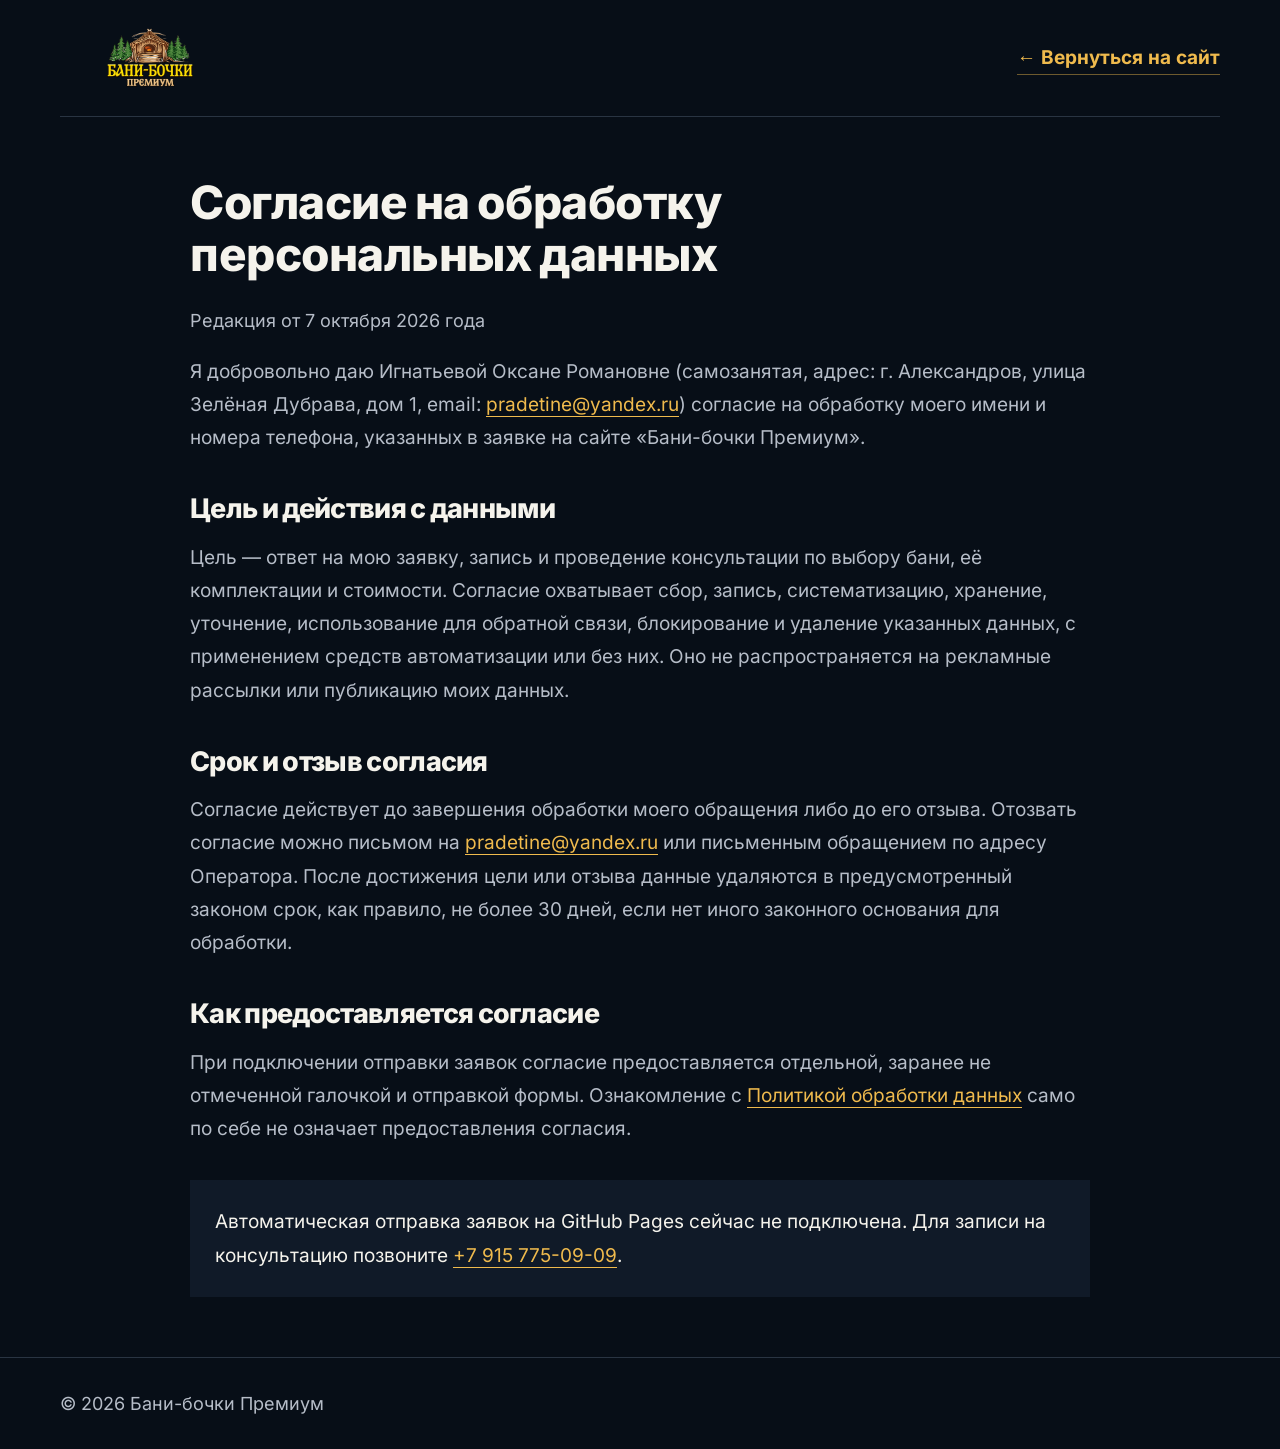
==== consent.html @ a3bb22ef "Compact layout and add mobile review carousel; update privacy documents" ====
<!doctype html>
<html lang="ru">
<head>
  <meta charset="UTF-8">
  <meta name="viewport" content="width=device-width, initial-scale=1.0">
  <title>Согласие на обработку данных — Бани-бочки Премиум</title>
  <meta name="robots" content="noindex, follow">
  <link rel="icon" href="assets/logo-transparent.png" type="image/png">
  <link rel="stylesheet" href="assets/fonts/fonts.css?v=20261007c">
  <link rel="stylesheet" href="styles-trw.css?v=20261007c">
</head>
<body class="legal-page">
  <header class="legal-header">
    <div class="container">
      <a href="index.html" aria-label="Вернуться на главную"><img src="assets/logo-transparent.png" alt="Бани-бочки Премиум" width="240" height="78"></a>
      <a class="text-link" href="index.html">← Вернуться на сайт</a>
    </div>
  </header>
  <main class="container legal-content"><h1>Согласие на обработку персональных данных</h1><p class="legal-updated">Редакция от 7 октября 2026 года</p>
<p>Я добровольно даю Игнатьевой Оксане Романовне (самозанятая, адрес: г. Александров, улица Зелёная Дубрава, дом 1, email: <a href="mailto:pradetine@yandex.ru">pradetine@yandex.ru</a>) согласие на обработку моего имени и номера телефона, указанных в заявке на сайте «Бани-бочки Премиум».</p>
<h2>Цель и действия с данными</h2><p>Цель — ответ на мою заявку, запись и проведение консультации по выбору бани, её комплектации и стоимости. Согласие охватывает сбор, запись, систематизацию, хранение, уточнение, использование для обратной связи, блокирование и удаление указанных данных, с применением средств автоматизации или без них. Оно не распространяется на рекламные рассылки или публикацию моих данных.</p>
<h2>Срок и отзыв согласия</h2><p>Согласие действует до завершения обработки моего обращения либо до его отзыва. Отозвать согласие можно письмом на <a href="mailto:pradetine@yandex.ru">pradetine@yandex.ru</a> или письменным обращением по адресу Оператора. После достижения цели или отзыва данные удаляются в предусмотренный законом срок, как правило, не более 30 дней, если нет иного законного основания для обработки.</p>
<h2>Как предоставляется согласие</h2><p>При подключении отправки заявок согласие предоставляется отдельной, заранее не отмеченной галочкой и отправкой формы. Ознакомление с <a href="privacy.html">Политикой обработки данных</a> само по себе не означает предоставления согласия.</p><div class="legal-note">Автоматическая отправка заявок на GitHub Pages сейчас не подключена. Для записи на консультацию позвоните <a href="tel:+79157750909">+7 915 775-09-09</a>.</div></main>
  <footer class="legal-footer"><div class="container">© 2026 Бани-бочки Премиум</div></footer>
</body>
</html>
---- assets/fonts/fonts.css ----
/* Inter: cyrillic-ext */
@font-face {
  font-family: 'Inter';
  font-style: normal;
  font-weight: 400 900;
  font-display: swap;
  src: url(inter-cyrillic-ext.woff2) format('woff2');
  unicode-range: U+0460-052F, U+1C80-1C8A, U+20B4, U+2DE0-2DFF, U+A640-A69F, U+FE2E-FE2F;
}
/* Inter: cyrillic */
@font-face {
  font-family: 'Inter';
  font-style: normal;
  font-weight: 400 900;
  font-display: swap;
  src: url(inter-cyrillic.woff2) format('woff2');
  unicode-range: U+0301, U+0400-045F, U+0490-0491, U+04B0-04B1, U+2116;
}
/* Inter: greek-ext */
@font-face {
  font-family: 'Inter';
  font-style: normal;
  font-weight: 400 900;
  font-display: swap;
  src: url(inter-greek-ext.woff2) format('woff2');
  unicode-range: U+1F00-1FFF;
}
/* Inter: greek */
@font-face {
  font-family: 'Inter';
  font-style: normal;
  font-weight: 400 900;
  font-display: swap;
  src: url(inter-greek.woff2) format('woff2');
  unicode-range: U+0370-0377, U+037A-037F, U+0384-038A, U+038C, U+038E-03A1, U+03A3-03FF;
}
/* Inter: vietnamese */
@font-face {
  font-family: 'Inter';
  font-style: normal;
  font-weight: 400 900;
  font-display: swap;
  src: url(inter-vietnamese.woff2) format('woff2');
  unicode-range: U+0102-0103, U+0110-0111, U+0128-0129, U+0168-0169, U+01A0-01A1, U+01AF-01B0, U+0300-0301, U+0303-0304, U+0308-0309, U+0323, U+0329, U+1EA0-1EF9, U+20AB;
}
/* Inter: latin-ext */
@font-face {
  font-family: 'Inter';
  font-style: normal;
  font-weight: 400 900;
  font-display: swap;
  src: url(inter-latin-ext.woff2) format('woff2');
  unicode-range: U+0100-02BA, U+02BD-02C5, U+02C7-02CC, U+02CE-02D7, U+02DD-02FF, U+0304, U+0308, U+0329, U+1D00-1DBF, U+1E00-1E9F, U+1EF2-1EFF, U+2020, U+20A0-20AB, U+20AD-20C4, U+2113, U+2C60-2C7F, U+A720-A7FF;
}
/* Inter: latin */
@font-face {
  font-family: 'Inter';
  font-style: normal;
  font-weight: 400 900;
  font-display: swap;
  src: url(inter-latin.woff2) format('woff2');
  unicode-range: U+0000-00FF, U+0131, U+0152-0153, U+02BB-02BC, U+02C6, U+02DA, U+02DC, U+0304, U+0308, U+0329, U+2000-206F, U+20AC, U+2122, U+2191, U+2193, U+2212, U+2215, U+FEFF, U+FFFD;
}
@font-face{font-family:'Switzer';src:url('switzer-variable.woff2') format('woff2');font-weight:100 900;font-style:normal;font-display:swap}
---- styles-trw.css ----
:root{color-scheme:dark;--bg:#070e17;--surface:#101a28;--text:#f5f3ec;--muted:#b6bdc8;--gold:#efba4d;--amber:#4a3718;--amber-hover:#69501f;--line:#293442;--heading:'Switzer','Inter',Arial,sans-serif;--body:'Inter',Arial,sans-serif;--ease:cubic-bezier(.16,1,.3,1)}
*{box-sizing:border-box;scrollbar-width:thin;scrollbar-color:#667184 var(--bg)}
html{scroll-behavior:smooth;scroll-padding-top:100px}
body{margin:0;background:var(--bg);color:var(--text);font:400 19px/1.75 var(--body);-webkit-font-smoothing:antialiased}
body.menu-open{overflow:hidden}
::selection{background:var(--gold);color:var(--bg)}
a{color:inherit;text-decoration:none;text-underline-offset:5px}
button,input{font:inherit}button,a,summary,input{-webkit-tap-highlight-color:transparent}
button{cursor:pointer;color:inherit}input{caret-color:var(--gold)}
img{display:block;max-width:100%;height:auto}video{display:block;max-width:100%}
:focus-visible{outline:3px solid var(--gold);outline-offset:6px}
p,h1,h2,h3,ul,ol,dl,blockquote{margin:0}
h1,h2,h3{font-family:var(--heading);font-weight:800;line-height:1.12;text-wrap:balance}
h1{font-size:clamp(2.7rem,4.6vw,3.65rem);letter-spacing:-.01em}
h2{font-size:clamp(2.4rem,4.2vw,3.6rem);letter-spacing:-.025em}h3{font-size:1.65rem}
em{color:var(--gold);font-style:normal}p{color:var(--muted)}
.container{width:min(1160px,calc(100% - 64px));margin-inline:auto}
.section{padding-block:clamp(64px,6.3vw,90px)}
.skip-link{position:fixed;top:-100px;left:20px;z-index:200;padding:12px 20px;background:var(--gold);color:var(--bg)}
.skip-link:focus{top:12px}
.button{display:inline-flex;align-items:center;justify-content:center;min-height:78px;padding:19px 36px;border:3px solid var(--gold);border-radius:3px;background:var(--amber);color:#fff;font-weight:800;font-size:29px;line-height:1.35;text-align:center;box-shadow:0 13px 35px #a678221f;transition:background .25s var(--ease),color .25s var(--ease),transform .25s var(--ease)}
.button:hover{background:var(--amber-hover);color:#fff;transform:translateY(-2px)}
.button:active{transform:translateY(0)}.button:disabled{opacity:.65;cursor:wait;transform:none}.button-full{width:100%}
.text-link{color:var(--gold);font-weight:700;border-bottom:1px solid #efba4d70}.text-link:hover{color:#ffe4a3}
.site-header{position:absolute;inset:0 0 auto;z-index:100;background:#070e1740;backdrop-filter:blur(18px);-webkit-backdrop-filter:blur(18px);border-bottom:1px solid #ffffff0a}
.site-header.scrolled{position:fixed;background:#070e1759;border-bottom-color:#ffffff14;box-shadow:0 8px 26px #00000018}
.header-inner{display:flex;min-height:82px;align-items:center;justify-content:space-between;gap:24px}
.brand{width:180px;flex-shrink:0}.main-nav{display:flex;align-items:center;gap:25px}
.main-nav a{color:#c4cad3;font-size:17px;font-weight:600;transition:color .2s}.main-nav a:hover{color:var(--gold)}
.header-phone{font-size:17px;font-weight:700;white-space:nowrap}.menu-toggle{display:none}
.hero{position:relative;isolation:isolate;overflow:clip;padding:100px 0 40px}
.hero-backdrop{position:absolute;inset:0;z-index:-2;background:url('assets/viking.jpg') center 43%/cover no-repeat;filter:saturate(.35) brightness(.48)}
.hero::before{content:'';position:absolute;inset:0;z-index:-1;background:linear-gradient(180deg,#070e17ad 0%,#070e17d4 65%,var(--bg) 100%)}
.hero-center{display:flex;flex-direction:column;align-items:center;text-align:center}
.hero-logo{width:396px;margin-bottom:20px}.hero h1{max-width:860px;font-size:clamp(2.7rem,4.2vw,3.25rem);line-height:1.08}
.hero-lead{margin:16px 0 20px;max-width:800px;font-size:20px;line-height:1.6}
.hero-picture{position:relative;width:min(760px,100%);height:clamp(190px,30vh,285px);overflow:hidden;border:1px solid #6f6551}
.hero-picture::after{content:'';position:absolute;inset:45% 0 0;background:linear-gradient(transparent,#070e1799);pointer-events:none}
.hero-picture img{width:100%;height:100%;object-fit:cover;object-position:center 60%;filter:saturate(.78) contrast(1.07) brightness(.85)}
.picture-caption{position:absolute;z-index:1;bottom:16px;left:20px;font-size:14px;font-weight:600;color:#eeede7}
.hero-button{width:min(640px,100%);margin-top:24px;min-height:84px;padding-block:23px}
.social-proof{display:inline-flex;flex-wrap:wrap;justify-content:center;align-items:center;gap:12px;margin-top:12px;font-size:18px;color:#fff}
.proof-stars{display:inline-flex;gap:3px;color:var(--gold)}.proof-stars svg{width:14px;height:14px}.social-proof strong{color:var(--text)}
.hero-logo,.hero h1{animation:hero-arrive .9s var(--ease) both}
@keyframes hero-arrive{from{transform:translateY(12px);filter:blur(2px)}to{transform:translateY(0);filter:blur(0)}}
.trust-strip{border-block:1px solid var(--line)}
.trust-grid{display:grid;grid-template-columns:repeat(3,1fr);padding-block:30px}
.trust-grid>div{display:flex;flex-direction:column;align-items:center;border-inline-start:1px solid var(--line)}
.trust-grid>div:first-child{border:0}.trust-grid strong{font-size:24px;font-weight:700}.trust-grid span{color:var(--muted);font-size:17px}
.manifesto-layout{display:grid;grid-template-columns:1.06fr .94fr;gap:70px;align-items:center}
.manifesto-copy h2{margin-bottom:28px}.manifesto-copy p{margin-bottom:20px}
.manifesto-copy .manifesto-emphasis{color:var(--text);font-size:21px;font-weight:800}.manifesto-copy .button{margin-top:9px}
.manifesto-photo{position:relative;height:620px;overflow:hidden}
.manifesto-photo img{width:100%;height:100%;object-fit:cover;object-position:68% center;filter:brightness(.67) saturate(.55)}
.manifesto-photo::after{content:'';position:absolute;inset:35% 0 0;background:linear-gradient(transparent,#070e17df)}
.photo-statement{position:absolute;z-index:1;bottom:40px;left:32px;right:24px;font-family:var(--heading);font-size:44px;font-weight:500;line-height:1.15}
.choice{padding-top:25px}.center-heading{text-align:center;margin-bottom:52px}
.choice-grid{display:grid;grid-template-columns:1fr 1fr;max-width:1000px;margin-inline:auto;gap:28px}
.choice-panel{display:flex;flex-direction:column;padding:44px;background:var(--surface);border-radius:4px}
.choice-wait{background:transparent;color:#909baa}.choice-own{background:#191d24;border:1px solid #a57935}.choice-own h3{color:var(--gold)}
.choice-panel h3{font-size:36px}.choice-subtitle{margin-top:9px;font-size:19px}
.choice-statement,.choice-price{min-height:86px;margin-top:36px;margin-bottom:27px;font-size:28px;line-height:1.4;font-weight:700}
.choice-price{color:var(--gold);font-size:36px}.choice-price span{font-size:27px}
.choice-panel ul{list-style:none;padding:0;margin-bottom:32px;color:var(--muted)}
.choice-panel li{position:relative;padding-left:26px;margin-bottom:16px;font-size:19px}
.choice-panel li::before,.spec-grid li::before{content:'';position:absolute;left:1px;top:.6em;width:10px;height:6px;border-bottom:1.5px solid var(--gold);border-left:1.5px solid var(--gold);transform:rotate(-45deg)}
.choice-wait li::before{border-color:#8795a8}.choice-panel .button,.choice-ending{margin-top:auto}
.choice-ending{padding:20px 0;font-size:19px;border-top:1px solid var(--line)}
.benefits{background:#0a1320}
.benefits-heading{display:flex;gap:40px;align-items:flex-end;justify-content:space-between;margin-bottom:50px}.benefits-heading p{font-size:18px}
.benefits-grid{display:grid;grid-template-columns:repeat(3,1fr);border-top:1px solid var(--line);border-left:1px solid var(--line)}
.benefit{padding:28px 26px 31px;border-bottom:1px solid var(--line);border-right:1px solid var(--line)}
.benefit svg{color:var(--gold);margin-bottom:23px}.benefit h3{min-height:84px;font-size:24px;line-height:1.3;margin-bottom:20px;color:#fff}.benefit p{font-size:20px;line-height:1.75;color:var(--muted)}
.section-action{text-align:center;margin-top:48px}.section-action p{margin-top:15px;font-size:17px}
.section-heading{display:flex;align-items:flex-end;justify-content:space-between;gap:50px;margin-bottom:48px}.section-heading>div{flex:1.3}.section-heading>p{flex:1;max-width:430px}
.catalog-grid{display:grid;grid-template-columns:1fr 1fr;gap:26px}.model-card{background:var(--surface);overflow:hidden;border-radius:4px}
.model-card-wide{grid-column:1/-1;display:grid;grid-template-columns:1.4fr 1fr}
.model-card>img{width:100%;height:310px;object-fit:cover;filter:saturate(.75);transition:filter .4s var(--ease)}
.model-card-wide>img{height:100%;min-height:400px}.model-card:hover>img{filter:saturate(1)}
.model-overlay{display:grid;grid-template-columns:1fr auto;gap:18px 20px;align-content:center;padding:30px}
.model-number{display:none}.model-overlay>div{grid-column:1/-1}.model-overlay h3{font-size:32px}.model-overlay p{margin-top:10px;font-size:17px}
.model-overlay strong{color:var(--gold);font-size:23px;white-space:nowrap;align-self:center;font-variant-numeric:tabular-nums}
.model-request{grid-column:1/-1;width:100%;align-self:center}
.model-card-wide .model-overlay{grid-template-columns:1fr;gap:25px;padding:40px}.model-card-wide h3{font-size:45px}
.model-card-wide .model-overlay>div{grid-column:auto}.model-card-wide .model-overlay strong{font-size:30px}.model-card-wide .model-request{justify-self:stretch}
.catalog-note{display:flex;align-items:center;justify-content:space-between;gap:30px;margin-top:30px;padding-block:24px;border-bottom:1px solid var(--line);font-size:17px}.catalog-note a{flex-shrink:0}
.advantages{background:#0a1320}.advantages-layout{display:grid;grid-template-columns:.95fr 1.05fr;gap:80px}.advantages-intro p{margin-top:24px}
.gift-card{margin-top:36px;padding:27px 0;border-block:1px solid #8d713b}.gift-card span{display:block;color:var(--muted);font-size:17px;margin-bottom:12px}
.gift-card strong{font-family:var(--heading);font-size:27px;line-height:1.4;color:var(--gold);font-weight:500}
.advantage-item{display:block;padding-block:26px;border-bottom:1px solid var(--line)}.advantage-item:first-child{padding-top:0}.advantage-item>span{display:none}.advantage-item h3{font-size:27px}.advantage-item p{margin-top:13px;font-size:19px}
.spec-grid{display:grid;grid-template-columns:1fr 1fr;gap:60px;padding:40px;background:var(--surface)}.spec-grid ul{padding:0;list-style:none}
.spec-grid li{position:relative;padding-left:28px;margin-bottom:18px;font-size:19px;color:#f5f3ec}.spec-grid li:last-child{margin:0}
.process{padding-top:20px}.process-grid{display:grid;grid-template-columns:repeat(3,1fr);gap:40px;list-style:none;padding:0}.process-grid li{padding-top:25px;border-top:1px solid #8f743d}
.process-grid li>span{display:block;font-family:var(--heading);font-size:48px;line-height:1;color:var(--gold);margin-bottom:25px}.process-grid h3{margin-bottom:16px;font-size:26px}.process-grid p{font-size:19px}
.reviews{background:#0a1320}.reviews-track{display:grid;grid-template-columns:1fr 1fr;gap:20px}.review-card{display:flex;flex-direction:column;padding:26px;background:#111c2b;border-radius:4px}
.review-top{display:flex;justify-content:space-between;align-items:center;gap:15px;margin-bottom:21px;font-size:14px;color:var(--muted)}.review-stars{display:inline-flex;gap:3px;color:var(--gold)}
.review-card blockquote{color:var(--muted);font-size:19px;line-height:1.7;margin:0}.review-card>a{margin:0 0 18px;padding:0 0 15px;border-bottom:1px solid var(--line);display:flex;flex-direction:column;align-items:start}
.review-card strong{font-size:19px}.review-card small{font-size:14px;color:var(--muted)}.review-card>a:hover strong{color:var(--gold)}
.faq{background:#0a1320}.faq-layout{display:grid;grid-template-columns:.8fr 1.2fr;gap:90px}.faq-intro p{margin-top:24px}.faq-list details{border-top:1px solid var(--line)}.faq-list details:last-child{border-bottom:1px solid var(--line)}
.faq-list summary{cursor:pointer;list-style:none;position:relative;padding:21px 40px 21px 0;font-size:20px;font-weight:700;line-height:1.5}.faq-list summary::-webkit-details-marker{display:none}
.faq-list .faq-icon{position:absolute;right:3px;top:21px;color:var(--gold)}.faq-list details[open] .faq-icon .vertical{display:none}.faq-list details[open] summary{color:var(--gold)}.faq-list details p{padding:0 35px 26px 0;font-size:19px}
.document-grid{display:grid;grid-template-columns:repeat(4,1fr);gap:25px}.document-card{padding:25px 0;border-block:1px solid var(--line);display:flex;flex-direction:column;align-items:start;gap:14px}.document-card>span{display:none}
.document-card::before{content:'';display:block;width:26px;height:32px;border:1px solid #b9944d;border-radius:2px;background:linear-gradient(var(--gold),var(--gold)) 6px 11px/12px 1px no-repeat,linear-gradient(var(--gold),var(--gold)) 6px 18px/12px 1px no-repeat}
.document-card strong{font-size:20px}.document-card small{font-size:14px;color:var(--gold)}.document-card:hover{border-color:var(--gold)}
.price-lock{background:#0c1522;border-block:1px solid #3c3525}.price-lock-inner{display:flex;flex-direction:column;align-items:center;text-align:center}.price-lock svg{color:var(--gold);margin-bottom:28px}
.price-lock h2{font-size:clamp(2.8rem,5vw,4.3rem)}.price-lock p{max-width:710px;font-size:18px;margin-top:26px}.price-lock strong{font-size:18px;margin-top:23px}.price-lock .button{min-width:440px;margin-top:35px}
.final-cta-layout{display:grid;grid-template-columns:1.1fr .9fr;gap:80px;align-items:center}.final-cta-copy>p{margin-top:25px}.form-promises{display:flex;flex-wrap:wrap;gap:12px 26px;color:#dce0e6;font-size:17px;margin:25px 0 35px}
.request-phone{color:var(--gold);font-size:25px;font-weight:700}.final-cta-copy .request-hours{margin-top:8px;font-size:17px}.request-card{background:var(--surface);padding:31px;border-radius:4px}
.lead-form{display:grid;gap:17px}.lead-form label>span{display:block;font-size:17px;color:#d9dfe7;margin-bottom:8px}
.lead-form input[type='text'],.lead-form input[type='tel']{width:100%;min-height:52px;padding:13px 15px;border:1px solid #4b5a6d;border-radius:3px;background:var(--bg);color:var(--text);font-size:20px}.lead-form input::placeholder{color:#919dab}.lead-form input:focus{border-color:var(--gold)}
.lead-form .honeypot{position:absolute;left:-10000px;width:1px;height:1px;overflow:hidden}.lead-form .consent{display:flex;align-items:flex-start;gap:11px}.consent input{width:18px;height:18px;margin:4px 0 0;flex-shrink:0;accent-color:var(--gold)}
.lead-form .consent>span{margin:0;font-size:14px;line-height:1.7;color:var(--muted)}.consent a{text-decoration:underline}.form-status{font-size:17px;line-height:1.7}.form-status:empty{display:none}.form-status.success{color:#b6dda7}.form-status.error{color:#ffc0aa}
.contacts{padding:90px 0;background:#0a1320}.contacts-layout{display:grid;grid-template-columns:1fr 1fr;gap:65px;align-items:center}.contacts-info>p{margin-top:24px}.contacts address{font-size:20px;font-style:normal;line-height:1.8;margin-top:26px;color:#e2e5e9}
.contact-list{margin-top:26px}.contact-list>div{display:grid;grid-template-columns:120px 1fr;gap:16px;padding-block:9px;font-size:17px}.contact-list dt{color:var(--muted)}.contact-list dd{margin:0}.contact-list a:hover{color:var(--gold)}
.social-links{display:flex;flex-wrap:wrap;gap:20px;margin-top:25px;font-size:17px;color:var(--gold)}.social-links a:hover{text-decoration:underline}.platform-note{display:block;font-size:14px;line-height:1.65;color:#98a4b4;max-width:430px;margin-top:20px}
.map-frame{position:relative;height:540px;overflow:hidden;border-radius:4px;background:var(--surface)}.map-frame iframe{display:block;width:100%;height:100%;border:0}.map-fallback{position:absolute;z-index:1;inset:auto 16px 16px;padding:20px;background:#101a28f5;border:1px solid var(--line);border-radius:3px}.map-fallback strong{font-size:20px}.map-fallback p{margin:8px 0 12px;font-size:17px;line-height:1.65}.map-fallback a{display:inline-flex;gap:8px;align-items:center;min-height:44px;font-size:17px}
.site-footer{padding:44px 0 50px;border-top:1px solid var(--line)}.footer-grid{display:grid;grid-template-columns:1.3fr 1fr 1fr;gap:50px}.footer-grid>div{display:flex;flex-direction:column;align-items:start;gap:10px;font-size:18px;color:var(--muted)}
.footer-grid img{width:180px;margin-bottom:7px}.footer-grid strong{color:var(--text);margin-bottom:10px;font-size:17px}.footer-grid a:hover{color:var(--gold)}.footer-grid p{max-width:260px}.mobile-cta{display:none}
.legal-page{background:var(--bg)}.legal-header .container{display:flex;justify-content:space-between;align-items:center;padding-block:28px;gap:25px;border-bottom:1px solid var(--line)}.legal-header img{width:180px}.legal-content{max-width:900px;padding-block:60px}
.legal-content h1{font-size:46px;max-width:800px;margin-bottom:25px}.legal-content h2{font-size:27px;margin:40px 0 16px}.legal-content p{margin-bottom:18px}.legal-content ul{padding-left:24px;color:var(--muted)}.legal-content a{color:var(--gold);text-decoration:underline}.legal-updated{font-size:18px}.legal-note{padding:25px;margin-top:35px;background:var(--surface)}.legal-footer{padding-block:30px;border-top:1px solid var(--line);font-size:18px;color:var(--muted)}
@media(max-width:1050px){.main-nav{gap:16px}.header-phone{display:none}.manifesto-layout,.advantages-layout,.final-cta-layout{gap:45px}.manifesto-photo{height:590px}.choice-panel{padding:32px}.benefit{padding:30px 22px}.model-overlay{grid-template-columns:1fr}.model-overlay>div{grid-column:auto}.model-request{justify-self:start}.faq-layout{gap:45px}}
@media(max-width:760px){
 html{scroll-padding-top:84px}.container{width:calc(100% - 40px)}.header-inner{min-height:72px}.brand{width:152px}.menu-toggle{display:block;border:1px solid #647081;border-radius:3px;padding:10px 17px;background:transparent;font-size:17px}
 .main-nav{display:none;position:fixed;inset:72px 0 0;padding:35px 25px;background:#0a1320;flex-direction:column;align-items:start;justify-content:flex-start;gap:26px;overflow-y:auto}.main-nav a{font-family:var(--heading);font-size:29px;color:var(--text)}.menu-open .main-nav{display:flex}.menu-open .site-header{background:var(--bg);position:fixed}
 .hero{padding-top:99px;padding-bottom:36px}.hero-logo{width:360px;margin-bottom:24px}.hero h1{font-size:clamp(2.15rem,6.7vw,3rem)}.hero-lead{font-size:17px;margin-block:18px 24px}.hero-picture{height:230px}.hero-button{min-width:0;width:min(440px,100%)}.picture-caption{font-size:14px;left:13px;bottom:12px}
 .trust-grid{padding-block:24px}.trust-grid strong{font-size:19px}.trust-grid span{font-size:14px}.manifesto-layout,.advantages-layout,.video-layout,.faq-layout,.final-cta-layout,.contacts-layout{grid-template-columns:1fr;gap:40px}.manifesto-photo{height:390px}.manifesto-copy p{max-width:65ch}.photo-statement{font-size:40px}
 .choice{padding-top:0}.choice-grid{gap:18px}.choice-panel{padding:25px}.choice-panel h3{font-size:29px}.choice-panel li{font-size:17px}.choice-price{font-size:26px}.choice-statement{font-size:23px}.choice-panel .button{padding:21px 20px}
 .benefits-heading{display:block}.benefits-heading p{margin-top:25px;font-size:20px}.benefits-grid{grid-template-columns:1fr 1fr}.benefit h3{min-height:58px;font-size:22px}.section-heading{display:block}.section-heading>p{margin-top:25px;max-width:630px}
 .catalog-grid{gap:20px}.model-card-wide{display:block;grid-column:auto}.model-card-wide>img,.model-card>img{height:250px;min-height:0}.model-card-wide .model-overlay,.model-overlay{padding:25px;gap:16px}.model-card-wide h3,.model-overlay h3{font-size:28px}.model-card-wide .model-overlay strong{font-size:23px}
 .catalog-note{display:block}.catalog-note a{display:inline-block;margin-top:16px}.spec-grid{gap:30px;padding:30px}.process-grid{gap:24px}.process-grid h3{font-size:23px}.process-grid p{font-size:17px}
 .review-card{padding:24px}.review-top{flex-wrap:wrap;gap:8px}.document-grid{grid-template-columns:1fr 1fr}.price-lock .button{min-width:0;width:min(460px,100%)}.price-lock p,.price-lock strong{font-size:20px}.final-cta-copy h2{max-width:640px}.map-frame{height:380px}.footer-grid{gap:35px;grid-template-columns:1fr 1fr}.footer-grid>div:first-child{grid-column:span 2}
}
@media(max-width:500px){
 body{padding-bottom:90px}h2{font-size:clamp(2.15rem,8.5vw,2.9rem)}.hero h1{font-size:clamp(2rem,7.2vw,2.7rem)}.hero-logo{width:min(396px,100%)}.hero-lead br{display:none}.hero-picture{height:205px}.button{min-height:72px;font-size:25px;padding:18px 18px}.trust-grid{gap:7px}.trust-grid strong{font-size:20px}.trust-grid span{font-size:14px;text-align:center;margin-top:3px}
 .manifesto-photo{height:355px}.manifesto-copy .button{width:100%}.photo-statement{left:23px;font-size:36px}.center-heading{margin-bottom:35px}.choice-grid{grid-template-columns:1fr}.choice-panel{padding:30px}.choice-panel h3{font-size:33px}.choice-panel li{font-size:19px}.choice-statement,.choice-price{min-height:0;margin-block:26px}.choice-price{font-size:32px}
 .benefits-grid{grid-template-columns:1fr}.benefit{padding:25px 22px}.benefit h3{min-height:0;font-size:24px}.benefit p{font-size:20px}.benefit svg{margin-bottom:20px}.section-action .button{width:100%}.catalog-grid{grid-template-columns:1fr}.model-card>img,.model-card-wide>img{height:250px}.model-overlay,.model-card-wide .model-overlay{grid-template-columns:1fr;padding:26px}.model-overlay strong{font-size:25px}.model-request{width:100%}.model-card-wide .model-request{justify-self:stretch}
 .advantages-intro h2{font-size:39px}.spec-grid{grid-template-columns:1fr;gap:18px;padding:26px}.process-grid{grid-template-columns:1fr;gap:35px}.process-grid h3{font-size:27px}.process-grid p{font-size:20px}.reviews-track{grid-template-columns:1fr}.review-card{padding:27px}.review-card blockquote{font-size:20px}.document-grid{gap:24px 18px}.document-card strong{font-size:17px}.price-lock h2{font-size:39px}
 .request-card{padding:27px}.request-phone{font-size:24px}.contacts{padding-block:75px}.contact-list>div{grid-template-columns:105px 1fr}.map-frame{height:340px}.footer-grid{grid-template-columns:1fr}.footer-grid>div:first-child{grid-column:auto}.mobile-cta{display:flex;position:fixed;z-index:90;inset:auto 12px 12px;min-height:66px;align-items:center;justify-content:center;border:2px solid #ffe6a0;border-radius:4px;background:var(--gold);color:var(--bg);font-size:19px;font-weight:800;box-shadow:0 8px 26px #0009}
 .legal-header img{width:130px}.legal-header .text-link{font-size:14px}.legal-content h1{font-size:34px}.legal-content h2{font-size:26px}
}
@media(prefers-reduced-motion:reduce){html{scroll-behavior:auto}*,*::before,*::after{animation:none!important;transition:none!important}}

/* Conversion emphasis and reference-led type. */
.social-proof{font-size:18px;font-weight:700;color:#fff}.social-proof strong{font-size:22px;color:#fff}.proof-stars svg{width:18px;height:18px}
.reviews .section-heading strong{color:#fff;font-weight:800}.choice-panel h3,.model-overlay h3,.advantage-item h3{letter-spacing:-.02em}
.benefits-heading p{color:var(--muted);font-size:20px}.section-action p{color:var(--muted);font-size:18px}
.price-lock h2{display:flex;justify-content:center;align-items:center;gap:25px;font-size:clamp(2.3rem,4.2vw,3.8rem);line-height:1.12}.price-lock h2 svg{flex:0 0 48px;margin:0;color:var(--gold)}
.price-lock p{max-width:850px;font-size:22px;line-height:1.65;color:var(--muted);margin-top:30px}.price-lock p strong{font-size:inherit;margin:0;color:#fff;font-weight:800}.price-lock .price-announcement{font-weight:700;color:#fff}.price-lock .price-prompt{font-weight:800}.price-lock .button{width:min(720px,100%);margin-top:38px}
.lead-form .button{font-size:26px;padding-inline:20px}.lead-form label>span{color:#fff}.form-promises{font-weight:700;color:#fff}
@media(max-width:1050px){.main-nav{gap:17px}.main-nav a{font-size:15px}.benefit h3{min-height:93px;font-size:23px}}
@media(max-width:760px){h2{font-size:clamp(2rem,6vw,2.8rem)}.hero h1{font-size:clamp(1.9rem,5.7vw,2.8rem)}.hero-lead{font-size:19px}.hero-button{width:min(640px,100%)}.benefit h3{font-size:23px}.benefit p{font-size:20px}.price-lock h2{font-size:clamp(2rem,5.7vw,2.8rem)}.price-lock h2 svg{flex-basis:34px;width:34px;height:34px}.price-lock p{font-size:20px}.advantages-intro h2{font-size:clamp(2rem,5.7vw,2.8rem)}}
@media(max-width:500px){.hero h1{font-size:clamp(1.8rem,7.2vw,2.45rem);line-height:1.15}.hero-lead{font-size:18px;line-height:1.65}.hero-button{min-height:74px;font-size:26px}.social-proof{font-size:17px;gap:8px}.social-proof strong{font-size:20px}.benefit h3{min-height:0;font-size:23px}.price-lock h2{display:block;font-size:clamp(1.9rem,7.8vw,2.5rem)}.price-lock h2 svg{margin:0 auto 20px}.price-lock p{font-size:20px}.price-lock .button{font-size:25px}.model-overlay h3,.model-card-wide h3{font-size:30px}.mobile-cta{font-size:19px}.choice-panel h3{font-size:30px}}
@media(max-width:500px){.social-proof{flex-wrap:nowrap}.proof-stars svg{width:13px;height:13px}.hero-picture{height:190px}}
@media(max-width:360px){.social-proof .proof-stars{display:none}}
@media(max-width:500px){.hero-in-view .mobile-cta{display:none}.catalog-note .button{display:flex;width:100%}}

/* Linear section introductions and selective emphasis follow the latest brief. */
p strong{color:#fff;font-weight:750}
.section-heading,.benefits-heading{display:flex;flex-direction:column;align-items:center;text-align:center;gap:24px;max-width:940px;margin:0 auto 40px}
.section-heading>div{flex:none;width:100%}.section-heading>p,.benefits-heading p{flex:none;max-width:720px;margin:0}
.advantages-layout{display:block}.advantages-intro{max-width:940px;margin:0 auto 40px;text-align:center}.advantages-intro>p{max-width:740px;margin:24px auto 0}.gift-card{max-width:700px;margin:36px auto 0}.gift-card span{font-size:20px;color:#fff;font-weight:700}
.advantage-list{display:grid;grid-template-columns:1fr 1fr;gap:0 50px}.advantage-item:first-child{padding-top:26px}
.final-cta-layout{display:flex;flex-direction:column;gap:40px}.final-cta-copy{max-width:760px;text-align:center}.form-promises{justify-content:center}.request-card{width:min(700px,100%)}
.faq-layout{display:flex;flex-direction:column;gap:44px}.faq-intro{text-align:center;max-width:760px;margin:auto}.faq-list{width:min(900px,100%);margin:auto}
.choice-grid{grid-template-columns:.86fr 1fr;align-items:center}.choice-wait{padding:32px}.choice-wait h3{font-size:30px;color:#9aa5b4}.choice-wait p,.choice-wait li{color:#9aa5b4;font-size:17px}.choice-wait .choice-statement{font-size:24px}.choice-wait .choice-ending{font-size:17px}.choice-own h3{color:#fff}.choice-own .choice-subtitle{color:var(--muted)}
.catalog-note{justify-content:center;border:0;padding-bottom:0}.process{padding-top:clamp(64px,6.3vw,90px)}
.equipment-teaser{background:#0a1320;text-align:center}.equipment-link{display:flex;align-items:center;justify-content:space-between;gap:24px;max-width:800px;margin:auto;padding:30px 34px;border-block:1px solid var(--line);color:#fff;font-size:25px;font-weight:700}.equipment-link svg{flex:0 0 28px;color:var(--gold);transition:transform .25s var(--ease)}.equipment-link:hover{color:var(--gold)}.equipment-link:hover svg{transform:translateX(5px)}
.mobile-cta{background:var(--amber);color:#fff;border-color:var(--gold)}
@media(max-width:760px){.section-heading,.benefits-heading{gap:22px}.section-heading>p,.benefits-heading p{margin:0}.advantages-layout{display:block}.advantages-intro h2{max-width:100%}.advantage-list{gap:0 30px}.choice-grid{grid-template-columns:1fr 1fr;gap:18px}.choice-wait{padding:20px}.choice-wait h3{font-size:25px}.choice-wait .choice-statement{font-size:21px}.equipment-link{font-size:23px;padding:26px 12px}}
@media(max-width:500px){.advantage-list,.choice-grid{grid-template-columns:1fr}.choice-wait{padding:24px 12px}.choice-wait h3{font-size:27px}.choice-wait p,.choice-wait li{font-size:17px}.choice-wait .choice-statement{font-size:22px}.choice-wait .choice-statement{margin-block:22px}.choice-own{padding:30px}.choice-own .button{font-size:25px}.section-heading,.benefits-heading{margin-bottom:32px}.lead-form .button{font-size:25px}.request-card{padding:25px}.equipment-link{font-size:22px}.final-cta-copy h2{font-size:clamp(1.9rem,7.8vw,2.5rem)}}
.equipment-page{padding-bottom:0}.equipment-content{max-width:1040px;padding-block:68px 80px}.equipment-intro{text-align:center}.equipment-intro h1{font-size:clamp(2.1rem,5.2vw,3.8rem);line-height:1.1}.equipment-intro p{max-width:720px;margin:28px auto 0;font-size:21px;line-height:1.7;color:var(--muted)}.equipment-intro strong,.equipment-lists strong{color:#fff;font-weight:700}.equipment-photo{width:100%;height:380px;object-fit:cover;object-position:center 58%;margin-top:46px}.equipment-details{margin-top:74px}.equipment-details h2{text-align:center;font-size:clamp(2rem,4.3vw,3.1rem);margin-bottom:40px}.equipment-lists{display:grid;grid-template-columns:1fr 1fr;gap:64px}.equipment-lists ul{padding-left:22px}.equipment-lists li{padding:15px 0 15px 6px;color:var(--muted);font-size:20px;line-height:1.65;border-bottom:1px solid var(--line)}.equipment-lists li::marker{color:var(--gold)}.equipment-lists li:last-child{border-bottom:0}.equipment-action{text-align:center;margin-top:56px}.equipment-action .button{width:min(640px,100%)}
@media(max-width:700px){.equipment-content{padding-block:48px 56px}.equipment-intro p{font-size:19px;margin-top:24px}.equipment-photo{height:260px;margin-top:32px}.equipment-details{margin-top:52px}.equipment-details h2{margin-bottom:28px}.equipment-lists{grid-template-columns:1fr;gap:0}.equipment-lists ul:first-child li:last-child{border-bottom:1px solid var(--line)}.equipment-lists li{font-size:19px;padding-block:14px}.equipment-action{margin-top:38px}.equipment-action .button{font-size:25px}}

/* Compact spacing preserves the established type and visual hierarchy. */
.gift-card{margin-top:30px;padding-block:22px}.gift-card strong{display:block;font-size:clamp(29px,3vw,38px);font-weight:750;line-height:1.2}.gift-card span{margin:10px 0 0;font-size:22px;color:var(--muted)}
.catalog-grid{gap:22px}.advantage-item{padding-block:22px}.advantage-item:first-child{padding-top:22px}.process-grid{gap:34px}.process-grid li>span{margin-bottom:20px}.equipment-link{padding-block:25px}.contacts{padding-block:76px}.reviews-controls{display:none}.review-card>a strong{color:#fff}.review-card small{margin-top:4px}
@media(max-width:760px){.catalog-grid{gap:18px}.model-overlay,.model-card-wide .model-overlay{padding:22px}.choice-panel .button{padding:18px}.contacts{padding-block:64px}.footer-grid{gap:28px}.request-card{padding:22px}}
@media(max-width:500px){.choice-own{padding:26px}.review-card{padding:23px}.reviews-track{grid-template-columns:none;grid-auto-flow:column;grid-auto-columns:100%;gap:16px;overflow-x:auto;scroll-snap-type:x mandatory;overscroll-behavior-x:contain;scrollbar-width:none;align-items:start}.reviews-track::-webkit-scrollbar{display:none}.review-card{min-width:0;scroll-snap-align:start;scroll-snap-stop:always}.reviews-controls{display:flex;align-items:center;justify-content:space-between;margin-top:18px}.reviews-controls button{width:48px;height:48px;display:grid;place-items:center;border:1px solid var(--muted);border-radius:50%;background:transparent;color:#fff;cursor:pointer}.reviews-controls button:hover{border-color:var(--gold);color:var(--gold)}.reviews-controls button:disabled{opacity:.35;cursor:default}.review-position{color:var(--muted);font-size:16px}.site-footer{padding-block:34px 40px}.gift-card span{font-size:20px}}
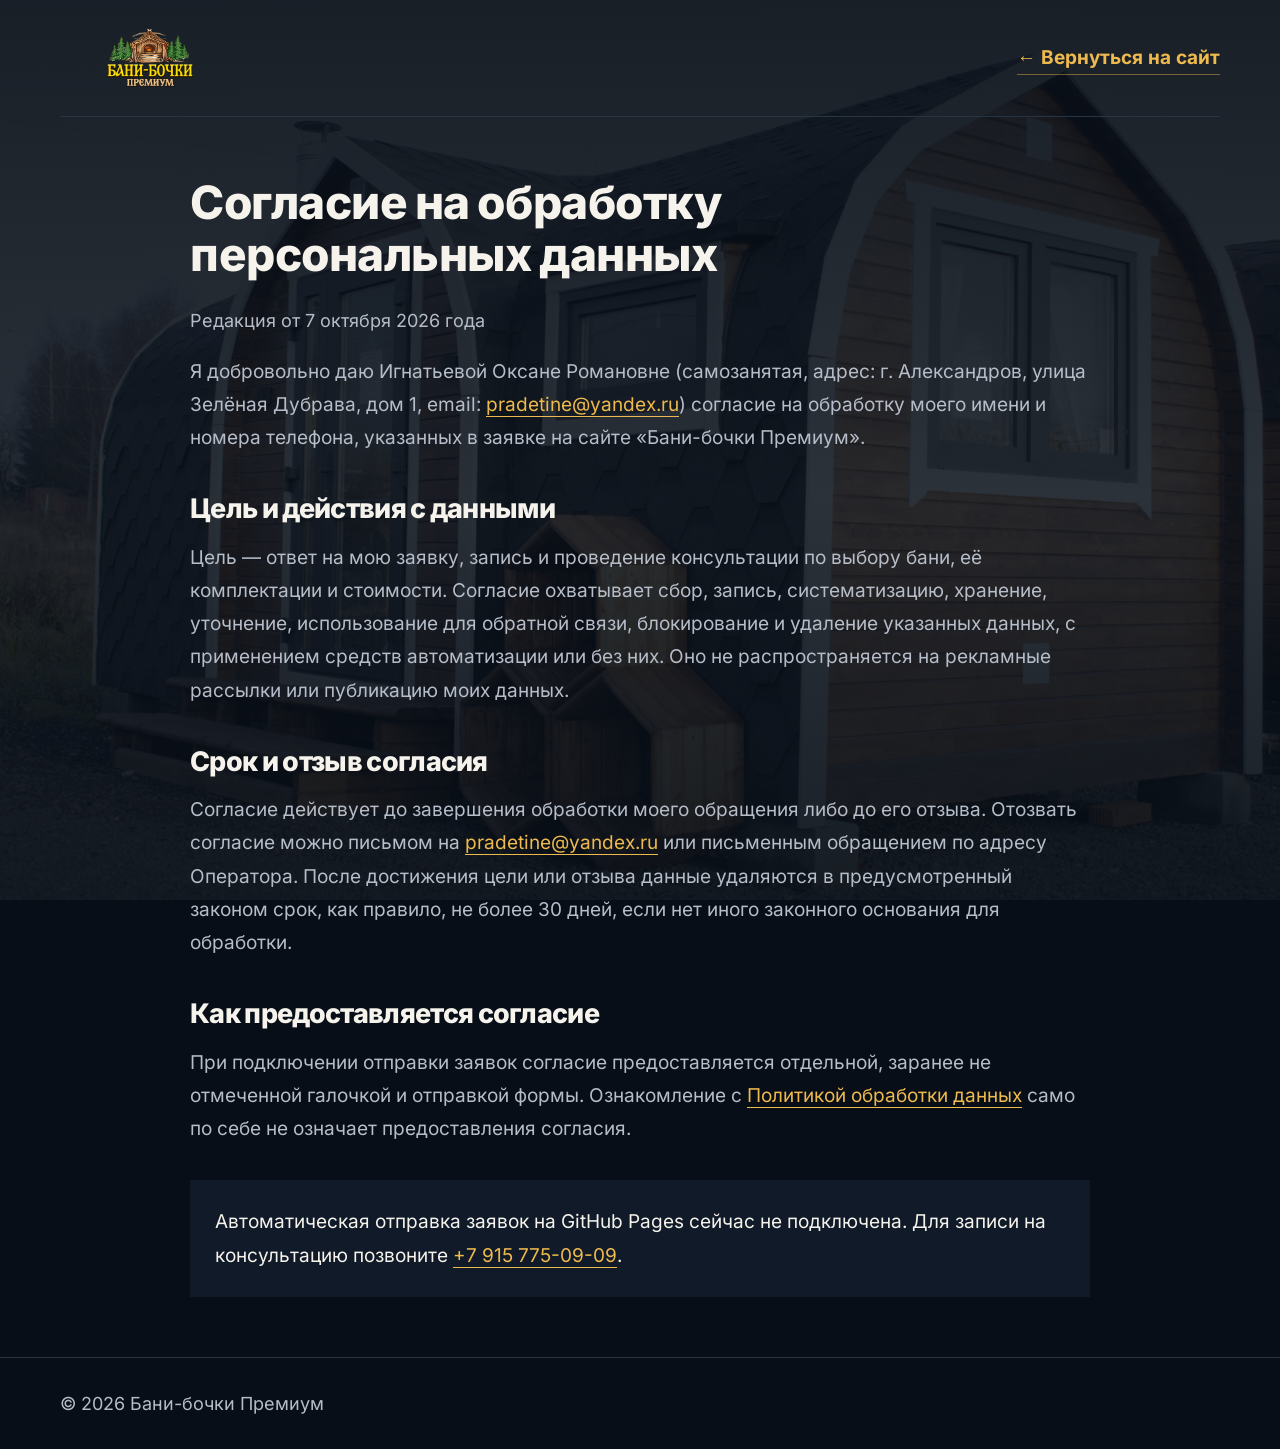
==== commit 3ece2ab9: "Fix mobile menu clipping and enlarge desktop phone" ====
--- a/consent.html
+++ b/consent.html
@@ -6,8 +6,8 @@
   <title>Согласие на обработку данных — Бани-бочки Премиум</title>
   <meta name="robots" content="noindex, follow">
   <link rel="icon" href="assets/logo-transparent.png" type="image/png">
-  <link rel="stylesheet" href="assets/fonts/fonts.css?v=20261007c">
-  <link rel="stylesheet" href="styles-trw.css?v=20261007c">
+  <link rel="stylesheet" href="assets/fonts/fonts.css?v=20261007d">
+  <link rel="stylesheet" href="styles-trw.css?v=20261008b">
 </head>
 <body class="legal-page">
   <header class="legal-header">
--- a/styles-trw.css
+++ b/styles-trw.css
@@ -27,7 +27,7 @@
 .header-inner{display:flex;min-height:82px;align-items:center;justify-content:space-between;gap:24px}
 .brand{width:180px;flex-shrink:0}.main-nav{display:flex;align-items:center;gap:25px}
 .main-nav a{color:#c4cad3;font-size:17px;font-weight:600;transition:color .2s}.main-nav a:hover{color:var(--gold)}
-.header-phone{font-size:17px;font-weight:700;white-space:nowrap}.menu-toggle{display:none}
+.header-phone{font-size:26px;font-weight:700;white-space:nowrap;color:#ffdf83;text-shadow:0 0 18px #efba4d66,0 0 38px #c58a2526}.header-phone:hover{color:#fff0b8}.menu-toggle{display:none}
 .hero{position:relative;isolation:isolate;overflow:clip;padding:100px 0 40px}
 .hero-backdrop{position:absolute;inset:0;z-index:-2;background:url('assets/viking.jpg') center 43%/cover no-repeat;filter:saturate(.35) brightness(.48)}
 .hero::before{content:'';position:absolute;inset:0;z-index:-1;background:linear-gradient(180deg,#070e17ad 0%,#070e17d4 65%,var(--bg) 100%)}
@@ -85,8 +85,8 @@
 .model-card-wide .model-overlay>div{grid-column:auto}.model-card-wide .model-overlay strong{font-size:30px}.model-card-wide .model-request{justify-self:stretch}
 .catalog-note{display:flex;align-items:center;justify-content:space-between;gap:30px;margin-top:30px;padding-block:24px;border-bottom:1px solid var(--line);font-size:17px}.catalog-note a{flex-shrink:0}
 .advantages{background:#0a1320}.advantages-layout{display:grid;grid-template-columns:.95fr 1.05fr;gap:80px}.advantages-intro p{margin-top:24px}
-.gift-card{margin-top:36px;padding:27px 0;border-block:1px solid #8d713b}.gift-card span{display:block;color:var(--muted);font-size:17px;margin-bottom:12px}
-.gift-card strong{font-family:var(--heading);font-size:27px;line-height:1.4;color:var(--gold);font-weight:500}
+.gift-card{margin-top:36px;padding:27px 0;border-block:1px solid #b18a42}.gift-card span{display:block;color:var(--muted);font-size:17px;margin-bottom:12px}
+.gift-card strong{font-family:var(--heading);font-size:27px;line-height:1.4;color:#ffdf83;font-weight:500}
 .advantage-item{display:block;padding-block:26px;border-bottom:1px solid var(--line)}.advantage-item:first-child{padding-top:0}.advantage-item>span{display:none}.advantage-item h3{font-size:27px}.advantage-item p{margin-top:13px;font-size:19px}
 .spec-grid{display:grid;grid-template-columns:1fr 1fr;gap:60px;padding:40px;background:var(--surface)}.spec-grid ul{padding:0;list-style:none}
 .spec-grid li{position:relative;padding-left:28px;margin-bottom:18px;font-size:19px;color:#f5f3ec}.spec-grid li:last-child{margin:0}
@@ -105,14 +105,13 @@
 .price-lock{background:#0c1522;border-block:1px solid #3c3525}.price-lock-inner{display:flex;flex-direction:column;align-items:center;text-align:center}.price-lock svg{color:var(--gold);margin-bottom:28px}
 .price-lock h2{font-size:clamp(2.8rem,5vw,4.3rem)}.price-lock p{max-width:710px;font-size:18px;margin-top:26px}.price-lock strong{font-size:18px;margin-top:23px}.price-lock .button{min-width:440px;margin-top:35px}
 .final-cta-layout{display:grid;grid-template-columns:1.1fr .9fr;gap:80px;align-items:center}.final-cta-copy>p{margin-top:25px}.form-promises{display:flex;flex-wrap:wrap;gap:12px 26px;color:#dce0e6;font-size:17px;margin:25px 0 35px}
-.request-phone{color:var(--gold);font-size:25px;font-weight:700}.final-cta-copy .request-hours{margin-top:8px;font-size:17px}.request-card{background:var(--surface);padding:31px;border-radius:4px}
+.request-phone{color:var(--gold);font-size:25px;font-weight:700}.final-cta-copy .request-hours{margin-top:10px;font-size:21px;font-weight:650;color:#f5f3ec}.request-card{background:var(--surface);padding:31px;border-radius:4px}
 .lead-form{display:grid;gap:17px}.lead-form label>span{display:block;font-size:17px;color:#d9dfe7;margin-bottom:8px}
 .lead-form input[type='text'],.lead-form input[type='tel']{width:100%;min-height:52px;padding:13px 15px;border:1px solid #4b5a6d;border-radius:3px;background:var(--bg);color:var(--text);font-size:20px}.lead-form input::placeholder{color:#919dab}.lead-form input:focus{border-color:var(--gold)}
 .lead-form .honeypot{position:absolute;left:-10000px;width:1px;height:1px;overflow:hidden}.lead-form .consent{display:flex;align-items:flex-start;gap:11px}.consent input{width:18px;height:18px;margin:4px 0 0;flex-shrink:0;accent-color:var(--gold)}
 .lead-form .consent>span{margin:0;font-size:14px;line-height:1.7;color:var(--muted)}.consent a{text-decoration:underline}.form-status{font-size:17px;line-height:1.7}.form-status:empty{display:none}.form-status.success{color:#b6dda7}.form-status.error{color:#ffc0aa}
 .contacts{padding:90px 0;background:#0a1320}.contacts-layout{display:grid;grid-template-columns:1fr 1fr;gap:65px;align-items:center}.contacts-info>p{margin-top:24px}.contacts address{font-size:20px;font-style:normal;line-height:1.8;margin-top:26px;color:#e2e5e9}
 .contact-list{margin-top:26px}.contact-list>div{display:grid;grid-template-columns:120px 1fr;gap:16px;padding-block:9px;font-size:17px}.contact-list dt{color:var(--muted)}.contact-list dd{margin:0}.contact-list a:hover{color:var(--gold)}
-.social-links{display:flex;flex-wrap:wrap;gap:20px;margin-top:25px;font-size:17px;color:var(--gold)}.social-links a:hover{text-decoration:underline}.platform-note{display:block;font-size:14px;line-height:1.65;color:#98a4b4;max-width:430px;margin-top:20px}
 .map-frame{position:relative;height:540px;overflow:hidden;border-radius:4px;background:var(--surface)}.map-frame iframe{display:block;width:100%;height:100%;border:0}.map-fallback{position:absolute;z-index:1;inset:auto 16px 16px;padding:20px;background:#101a28f5;border:1px solid var(--line);border-radius:3px}.map-fallback strong{font-size:20px}.map-fallback p{margin:8px 0 12px;font-size:17px;line-height:1.65}.map-fallback a{display:inline-flex;gap:8px;align-items:center;min-height:44px;font-size:17px}
 .site-footer{padding:44px 0 50px;border-top:1px solid var(--line)}.footer-grid{display:grid;grid-template-columns:1.3fr 1fr 1fr;gap:50px}.footer-grid>div{display:flex;flex-direction:column;align-items:start;gap:10px;font-size:18px;color:var(--muted)}
 .footer-grid img{width:180px;margin-bottom:7px}.footer-grid strong{color:var(--text);margin-bottom:10px;font-size:17px}.footer-grid a:hover{color:var(--gold)}.footer-grid p{max-width:260px}.mobile-cta{display:none}
@@ -121,7 +120,7 @@
 @media(max-width:1050px){.main-nav{gap:16px}.header-phone{display:none}.manifesto-layout,.advantages-layout,.final-cta-layout{gap:45px}.manifesto-photo{height:590px}.choice-panel{padding:32px}.benefit{padding:30px 22px}.model-overlay{grid-template-columns:1fr}.model-overlay>div{grid-column:auto}.model-request{justify-self:start}.faq-layout{gap:45px}}
 @media(max-width:760px){
  html{scroll-padding-top:84px}.container{width:calc(100% - 40px)}.header-inner{min-height:72px}.brand{width:152px}.menu-toggle{display:block;border:1px solid #647081;border-radius:3px;padding:10px 17px;background:transparent;font-size:17px}
- .main-nav{display:none;position:fixed;inset:72px 0 0;padding:35px 25px;background:#0a1320;flex-direction:column;align-items:start;justify-content:flex-start;gap:26px;overflow-y:auto}.main-nav a{font-family:var(--heading);font-size:29px;color:var(--text)}.menu-open .main-nav{display:flex}.menu-open .site-header{background:var(--bg);position:fixed}
+ .main-nav{display:none;position:absolute;inset:100% 0 auto;max-height:calc(100vh - 84px);max-height:calc(100dvh - 84px);padding:28px 25px;background:#0a1320;flex-direction:column;align-items:start;justify-content:flex-start;gap:26px;overflow-y:auto}.main-nav a{font-family:var(--heading);font-size:29px;color:var(--text)}.menu-open .main-nav{display:flex}.menu-open .site-header{background:var(--bg);position:fixed}
  .hero{padding-top:99px;padding-bottom:36px}.hero-logo{width:360px;margin-bottom:24px}.hero h1{font-size:clamp(2.15rem,6.7vw,3rem)}.hero-lead{font-size:17px;margin-block:18px 24px}.hero-picture{height:230px}.hero-button{min-width:0;width:min(440px,100%)}.picture-caption{font-size:14px;left:13px;bottom:12px}
  .trust-grid{padding-block:24px}.trust-grid strong{font-size:19px}.trust-grid span{font-size:14px}.manifesto-layout,.advantages-layout,.video-layout,.faq-layout,.final-cta-layout,.contacts-layout{grid-template-columns:1fr;gap:40px}.manifesto-photo{height:390px}.manifesto-copy p{max-width:65ch}.photo-statement{font-size:40px}
  .choice{padding-top:0}.choice-grid{gap:18px}.choice-panel{padding:25px}.choice-panel h3{font-size:29px}.choice-panel li{font-size:17px}.choice-price{font-size:26px}.choice-statement{font-size:23px}.choice-panel .button{padding:21px 20px}
@@ -172,7 +171,47 @@
 @media(max-width:700px){.equipment-content{padding-block:48px 56px}.equipment-intro p{font-size:19px;margin-top:24px}.equipment-photo{height:260px;margin-top:32px}.equipment-details{margin-top:52px}.equipment-details h2{margin-bottom:28px}.equipment-lists{grid-template-columns:1fr;gap:0}.equipment-lists ul:first-child li:last-child{border-bottom:1px solid var(--line)}.equipment-lists li{font-size:19px;padding-block:14px}.equipment-action{margin-top:38px}.equipment-action .button{font-size:25px}}
 
 /* Compact spacing preserves the established type and visual hierarchy. */
-.gift-card{margin-top:30px;padding-block:22px}.gift-card strong{display:block;font-size:clamp(29px,3vw,38px);font-weight:750;line-height:1.2}.gift-card span{margin:10px 0 0;font-size:22px;color:var(--muted)}
+.gift-card{margin-top:30px;padding-block:22px}.gift-card strong{display:block;font-size:clamp(36px,4vw,48px);font-weight:800;line-height:1.2;text-shadow:0 0 18px #efba4d66,0 0 38px #c58a2526}.gift-card span{margin:10px 0 0;font-size:22px;color:var(--muted)}
 .catalog-grid{gap:22px}.advantage-item{padding-block:22px}.advantage-item:first-child{padding-top:22px}.process-grid{gap:34px}.process-grid li>span{margin-bottom:20px}.equipment-link{padding-block:25px}.contacts{padding-block:76px}.reviews-controls{display:none}.review-card>a strong{color:#fff}.review-card small{margin-top:4px}
 @media(max-width:760px){.catalog-grid{gap:18px}.model-overlay,.model-card-wide .model-overlay{padding:22px}.choice-panel .button{padding:18px}.contacts{padding-block:64px}.footer-grid{gap:28px}.request-card{padding:22px}}
 @media(max-width:500px){.choice-own{padding:26px}.review-card{padding:23px}.reviews-track{grid-template-columns:none;grid-auto-flow:column;grid-auto-columns:100%;gap:16px;overflow-x:auto;scroll-snap-type:x mandatory;overscroll-behavior-x:contain;scrollbar-width:none;align-items:start}.reviews-track::-webkit-scrollbar{display:none}.review-card{min-width:0;scroll-snap-align:start;scroll-snap-stop:always}.reviews-controls{display:flex;align-items:center;justify-content:space-between;margin-top:18px}.reviews-controls button{width:48px;height:48px;display:grid;place-items:center;border:1px solid var(--muted);border-radius:50%;background:transparent;color:#fff;cursor:pointer}.reviews-controls button:hover{border-color:var(--gold);color:var(--gold)}.reviews-controls button:disabled{opacity:.35;cursor:default}.review-position{color:var(--muted);font-size:16px}.site-footer{padding-block:34px 40px}.gift-card span{font-size:20px}}
+
+.contacts .map-frame{height:400px;margin-top:36px}.contacts-layout{display:block}.contacts-info{max-width:760px;margin:auto;text-align:center}.contacts-info .contact-list{max-width:480px;margin-inline:auto;text-align:left}
+@media(max-width:500px){.contacts .map-frame{height:340px;margin-top:28px}}
+
+/* Reference-led comparison: purchase first, panels above a shared photo. */
+.choice{background:linear-gradient(180deg,#070e17d9,#070e17ab 45%,#070e17ed),url('assets/viking.jpg') center/cover no-repeat;padding-block:64px}.choice-grid{grid-template-columns:1fr .86fr;align-items:stretch;gap:28px}.choice-own{background:#16212ff5;border:1px solid #526071;box-shadow:none;text-align:center;padding:36px}.choice-own ul{text-align:left}.choice-own h3{color:#fff}.choice-own .choice-price{padding-block:22px;margin-block:24px;border-block:1px solid #ffffff18;min-height:0}.choice-wait{background:transparent;border:1px solid #ffffff0d;text-align:center;padding:32px}.choice-wait ul{text-align:left}.choice-wait h3,.choice-wait p,.choice-wait li{color:#9ba5b3}.choice-own .button{margin-top:12px}.choice-subtitle{font-size:20px}
+/* The photographs are the backdrop; model information sits in front. */
+.model-card,.model-card-wide{position:relative;display:flex;align-items:flex-end;min-height:480px;isolation:isolate}.model-card>img,.model-card-wide>img{position:absolute;inset:0;z-index:-2;width:100%;height:100%;min-height:0;object-fit:cover;filter:brightness(.75) saturate(.65)}.model-card::after{content:'';position:absolute;inset:0;z-index:-1;background:linear-gradient(180deg,#070e1700 10%,#070e1770 60%,#070e17bf)}.model-overlay,.model-card-wide .model-overlay{grid-template-columns:1fr;gap:16px;position:relative;width:calc(100% - 44px);margin:150px 22px 22px;padding:24px;background:#101b28eb;border:1px solid #4c5c6b;text-align:center}.model-overlay h3,.model-card-wide h3{font-size:32px}.model-overlay p{color:#c0c6ce}.model-overlay strong,.model-card-wide .model-overlay strong{font-size:26px}.model-card-wide .model-overlay{max-width:560px;margin-top:180px}
+/* Nine compact, centered benefit columns with the reference's silver lettering. */
+.benefits-grid{gap:18px;border:0}.benefit{padding:22px 20px;border:0;border-top:5px solid #2b3e4c;border-radius:3px;background:linear-gradient(180deg,#15232c,#0d1822);text-align:center}.benefit svg{display:block;width:28px;height:28px;margin:0 auto 13px;color:#e3b744}.benefit h3{min-height:0;font-size:22px;line-height:1.2;margin-bottom:13px}.benefit p{font-size:18px;line-height:1.55;color:#bbc0c8}.benefit h3,.model-overlay h3,.choice-own h3{color:#e4e7eb;background:linear-gradient(100deg,#fff 12%,#e3e6e9 54%,#9098a0 100%);background-clip:text;-webkit-background-clip:text;-webkit-text-fill-color:transparent}
+@media(max-width:760px){.choice-grid{gap:20px}.choice-own{padding:28px}.choice-wait{padding:28px 20px}.model-overlay,.model-card-wide .model-overlay{margin:140px 18px 18px;width:calc(100% - 36px);padding:22px}.model-card,.model-card-wide{min-height:460px}.benefits-grid{grid-template-columns:repeat(2,1fr);gap:14px}.benefit h3{font-size:20px}}
+@media(max-width:500px){.choice-grid{grid-template-columns:1fr}.choice{padding-block:54px}.choice-own{padding:28px 24px}.choice-wait{padding:26px 24px}.choice-wait h3{font-size:26px}.choice-wait p,.choice-wait li{font-size:17px}.model-card,.model-card-wide{min-height:450px}.model-overlay,.model-card-wide .model-overlay{margin-top:120px;padding:20px 18px}.model-overlay h3,.model-card-wide h3{font-size:28px}.model-overlay p{font-size:17px}.benefits-grid{grid-template-columns:1fr;gap:12px}.benefit{padding:16px 18px;border-top-width:4px}.benefit svg{width:24px;height:24px;margin-bottom:9px}.benefit h3{font-size:19px;margin-bottom:9px;min-height:0}.benefit p{font-size:16px;line-height:1.5}.benefits-heading{margin-bottom:28px}}
+@media(forced-colors:active){.benefit h3,.model-overlay h3,.choice-own h3{background:none;-webkit-text-fill-color:CanvasText;color:CanvasText}}
+
+/* A shared photographic backdrop stays visible around every content column. */
+body{isolation:isolate}body::before{content:'';position:fixed;inset:0;z-index:-1;pointer-events:none;background:linear-gradient(180deg,#070e17ed,#070e17d9 55%,#070e17ed),url('assets/viking.jpg') center/cover no-repeat}
+main>.section:not(.choice),main>.contacts{background:transparent}.advantage-list{gap:18px}.advantage-item,.advantage-item:first-child{padding:24px;background:#111f2be8;border:1px solid #344654;border-radius:3px}.process-grid li{padding:24px;background:#111f2be8;border:1px solid #344654;border-radius:3px}.document-card{padding:22px;background:#111f2be8;border:1px solid #344654;border-radius:3px}.review-card{background:#111f2beb;border-top:4px solid #2b3e4c}.request-card{background:#111f2beb;border:1px solid #344654}.contacts-info{padding:28px;background:#111f2be8;border:1px solid #344654;border-radius:3px}.advantage-item h3,.process-grid h3,.document-card strong{color:#e4e7eb;background:linear-gradient(100deg,#fff 12%,#e3e6e9 54%,#9098a0 100%);background-clip:text;-webkit-background-clip:text;-webkit-text-fill-color:transparent}
+@media(max-width:500px){.advantage-list{gap:14px}.advantage-item,.advantage-item:first-child,.process-grid li{padding:22px}.document-card{padding:18px}.contacts-info{padding:24px 20px}.contact-list>div{grid-template-columns:100px 1fr;gap:12px}}
+@media(forced-colors:active){.advantage-item h3,.process-grid h3,.document-card strong{background:none;-webkit-text-fill-color:CanvasText;color:CanvasText}}
+
+.document-grid{grid-template-columns:repeat(4,minmax(0,1fr))}.document-card{min-width:0;overflow-wrap:anywhere}@media(max-width:760px){.document-grid{grid-template-columns:repeat(2,minmax(0,1fr))}}
+/* Phone scale follows the measured reference: 16px copy and 54px actions. */
+.hero{padding:116px 0 52px}.hero-logo{width:240px;margin-bottom:18px}.hero h1{font-size:40px;max-width:650px}.hero-lead{font-size:23px;line-height:1.3;margin:10px 0 28px}.hero-picture{width:min(760px,100%);height:auto;aspect-ratio:16/9}.hero-picture img{filter:none;object-position:center}.hero-picture::after{display:none}.hero-button{width:min(460px,100%);min-height:64px;font-size:21px;padding:16px 24px;margin-top:25px}.social-proof{font-size:16px}.brand-intro{text-align:center;padding:52px 0 72px}.brand-intro .container{max-width:760px}.brand-intro img{width:180px;margin:0 auto 24px}.brand-intro h2{font-size:38px;margin-bottom:26px}.brand-intro p{font-size:18px;line-height:1.65;margin:0 auto 20px;max-width:670px}.brand-intro strong{color:#fff}.brand-intro .button{min-height:64px;font-size:21px;padding:16px 24px;margin-top:10px}.manifesto-copy p{font-size:18px;line-height:1.6}.manifesto-copy strong{color:#fff}.choice-wait{background:#14202c80;backdrop-filter:blur(12px);-webkit-backdrop-filter:blur(12px);border-color:#ffffff18}
+.benefit-source{margin-top:10px;font-size:12px;color:#9ba5b3}.benefit-source summary{cursor:pointer}.benefit-source p{font-size:12px!important;line-height:1.5!important;margin-top:8px}.benefit-source a{text-decoration:underline}
+.model-card,.model-card-wide{display:block;min-height:0;isolation:auto}.model-card>img,.model-card-wide>img{position:static;width:100%;height:320px;min-height:0;object-fit:cover;object-position:center;filter:none}.model-card::after{display:none}.model-card-wide>img{height:480px}.model-overlay,.model-card-wide .model-overlay{display:grid;grid-template-columns:1fr auto;gap:10px 16px;width:calc(100% - 28px);max-width:none;margin:-30px 14px 14px;padding:18px 20px;position:relative;background:#111f2bf5;text-align:left}.model-overlay h3,.model-card-wide h3{font-size:27px}.model-overlay p{font-size:16px}.model-overlay strong,.model-card-wide .model-overlay strong{font-size:23px}.model-overlay .button{grid-column:1/-1;min-height:58px;font-size:20px;padding:12px 18px}.advantage-list{grid-template-columns:repeat(3,minmax(0,1fr));gap:14px}.advantage-item,.advantage-item:first-child{padding:20px}.advantage-item h3{font-size:23px}.advantage-item p{font-size:17px;line-height:1.6;margin-top:12px}.process-grid{gap:14px}.process-grid li{padding:20px}.process-grid li>span{font-size:28px;margin-bottom:12px}.process-grid h3{font-size:23px;margin-bottom:10px}.process-grid p{font-size:17px;line-height:1.6}
+@media(max-width:760px){.hero h1{font-size:34px}.hero-lead{font-size:20px}.brand-intro h2{font-size:32px}.advantage-list{grid-template-columns:repeat(2,minmax(0,1fr))}.model-card-wide>img{height:340px}}
+@media(max-width:500px){
+ body{font-size:16px;line-height:1.6}.container{width:calc(100% - 40px)}.section,.contacts{padding-block:48px}h2,.section-heading h2,.benefits-heading h2,.advantages-intro h2,.final-cta-copy h2,.price-lock h2{font-size:29px;line-height:1.12}.section-heading,.benefits-heading{margin-bottom:28px;gap:18px}.section-heading>p,.benefits-heading p{font-size:16px;line-height:1.6}.button,.hero-button,.brand-intro .button,.model-overlay .button,.choice-panel .button{font-size:16px;min-height:54px;padding:12px 18px}.hero{padding:118px 0 48px}.hero-logo{width:240px;max-width:100%;margin-bottom:22px}.hero h1{font-size:30px;line-height:1.1}.hero-lead{font-size:20px;margin:8px 0 26px}.hero-picture{aspect-ratio:16/9;height:auto}.hero-button{width:min(290px,100%);margin-top:24px}.social-proof{font-size:13px;gap:8px;margin-top:13px}.brand-intro{padding-block:40px 48px}.brand-intro img{width:180px;margin-bottom:22px}.brand-intro h2{font-size:29px;margin-bottom:24px}.brand-intro p{font-size:16px;line-height:1.6;margin-bottom:19px}.brand-intro .button{margin-top:5px}.manifesto-copy p{font-size:16px;line-height:1.6;margin-bottom:18px}.manifesto-copy h2{margin-bottom:24px}.manifesto-photo{height:270px}.photo-statement{font-size:28px;bottom:22px}.manifesto-layout{gap:30px}.choice{padding-block:48px}.center-heading{margin-bottom:28px}.choice-own,.choice-wait{padding:24px 22px}.choice-panel h3{font-size:27px}.choice-subtitle,.choice-panel li,.choice-ending{font-size:16px}.choice-panel li{margin-bottom:13px}.choice-own .choice-price{font-size:30px;margin-block:20px;padding-block:16px}.choice-statement{font-size:23px;min-height:0;margin:22px 0}.choice-panel ul{margin-bottom:22px}.advantage-list,.process-grid{grid-template-columns:1fr;gap:12px}.advantage-item,.advantage-item:first-child,.process-grid li{padding:18px 20px}.advantage-item h3,.process-grid h3{font-size:20px;line-height:1.2}.advantage-item p,.process-grid p{font-size:16px;line-height:1.5;margin-top:10px}.process-grid li{display:grid;grid-template-columns:28px 1fr;gap:0 12px}.process-grid li>span{grid-row:1/3;font-size:22px;margin:0;line-height:1.2}.process-grid h3{margin:0}.process-grid p{grid-column:2}.gift-card strong{font-size:32px}.gift-card span{font-size:18px}.advantages-intro{margin-bottom:28px}.advantages-intro>p{font-size:16px;margin-top:20px}.model-card>img,.model-card-wide>img{height:auto;aspect-ratio:3/2;object-fit:cover}.model-overlay,.model-card-wide .model-overlay{grid-template-columns:1fr;margin:-18px 12px 12px;width:calc(100% - 24px);padding:15px 16px;gap:9px}.model-overlay h3,.model-card-wide h3{font-size:24px}.model-overlay p{font-size:15px}.model-overlay strong,.model-card-wide .model-overlay strong{font-size:22px}.model-overlay .button{margin-top:4px}.mobile-cta{font-size:16px;min-height:54px}.review-card blockquote,.faq-list details p,.equipment-link{font-size:16px}.faq-list summary{font-size:18px}.price-lock p,.price-lock strong{font-size:16px}.contacts-info{padding:22px 18px}.contacts address{font-size:17px}.request-card .lead-form label>span{font-size:16px}
+}
+
+@media(max-width:500px){.process-grid li,.advantage-item,.advantage-item:first-child{padding:16px 18px}.process-grid li>span{grid-row:1}.process-grid p{grid-column:1/-1}}
+/* Three illustrated rows bring the production journey into the introduction. */
+.hero-picture{aspect-ratio:4/3}.hero-picture img{object-fit:contain}.journey .center-heading{margin-bottom:32px}.journey-list{display:grid;gap:18px}.journey-row{display:grid;grid-template-columns:.92fr 1.08fr;gap:30px;align-items:center;padding:22px;border:1px solid #344654;background:#101b25ed;border-radius:3px}.journey-row>img{width:100%;height:250px;object-fit:cover;border-radius:2px}.journey-copy h3{font-size:27px;margin-bottom:18px;background:linear-gradient(100deg,#fff 12%,#e3e6e9 54%,#9098a0);background-clip:text;-webkit-background-clip:text;-webkit-text-fill-color:transparent}.journey-copy ul{list-style:none;padding:0;display:grid;gap:9px}.journey-copy li{position:relative;padding:12px 16px 12px 43px;border-radius:28px;background:#ffffff09;color:var(--muted);font-size:17px;line-height:1.5}.journey-copy li::before{content:'';position:absolute;left:18px;top:20px;width:11px;height:7px;transform:rotate(-45deg);border-left:1.5px solid #efba4d;border-bottom:1.5px solid #efba4d}.journey-copy strong{color:#fff;font-weight:700}.advantage-list{grid-template-columns:repeat(2,minmax(0,1fr))}
+@media(max-width:760px){.journey-row{gap:22px;padding:18px}.journey-row>img{height:230px}.journey-copy h3{font-size:23px}.journey-copy li{font-size:16px}}
+@media(max-width:500px){.hero-picture{aspect-ratio:4/3}.journey-list{gap:14px}.journey-row{display:grid;grid-template-columns:100px 1fr;gap:16px;padding:16px}.journey-row>img{height:110px;grid-column:1;grid-row:1;object-fit:cover}.journey-copy{display:contents}.journey-copy h3{grid-column:2;grid-row:1;font-size:20px;line-height:1.2;margin:0}.journey-copy ul{grid-column:1/-1;gap:8px}.journey-copy li{font-size:15px;line-height:1.5;padding:10px 12px 10px 34px}.journey-copy li::before{left:13px;top:16px}.journey .section-action{margin-top:28px}.advantage-list{grid-template-columns:1fr}.journey .center-heading{margin-bottom:26px}}
+@media(forced-colors:active){.journey-copy h3{background:none;-webkit-text-fill-color:CanvasText}}
+
+@media(max-width:360px){.journey-row{grid-template-columns:80px minmax(0,1fr);gap:12px}.journey-copy h3{font-size:18px}.journey-row>img{height:100px}}
+.frame-projects{padding-top:12px}.frame-projects .center-heading{margin-bottom:32px}.frame-projects-grid{display:grid;grid-template-columns:repeat(3,minmax(0,1fr));gap:20px}.frame-project{display:flex;flex-direction:column;overflow:hidden;background:#101b25ed;border:1px solid #344654;border-radius:3px}.frame-project>img{display:block;width:100%;aspect-ratio:4/3;object-fit:contain;background:#101b25}.frame-project .button{min-height:58px;font-size:18px;margin:16px;padding:12px 14px;flex:1}.journey-row>img{object-fit:contain;background:#101b25}
+@media(max-width:760px){.frame-projects-grid{grid-template-columns:1fr;gap:18px}.frame-project>img{aspect-ratio:auto;height:auto}.frame-project .button{flex:none;font-size:16px;min-height:54px}.frame-projects{padding-top:10px}}
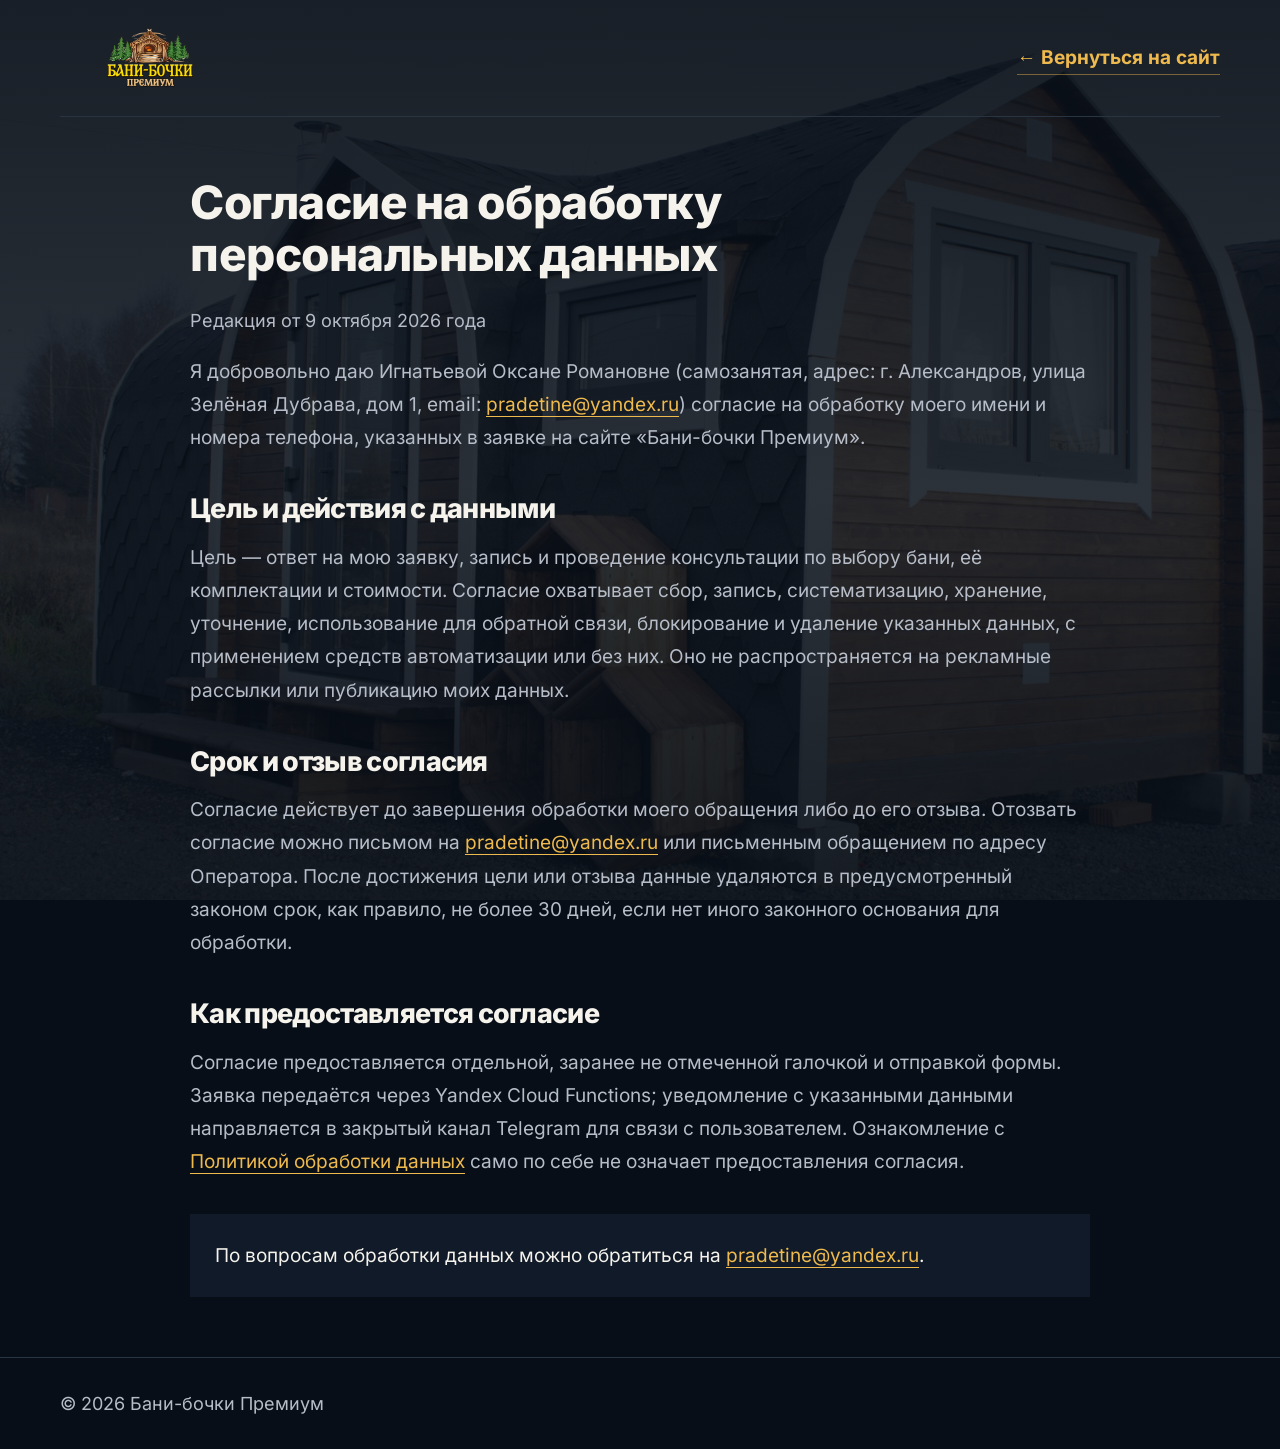
==== commit eb309aa1: "Connect native consultation form to Yandex Cloud Telegram delivery" ====
--- a/consent.html
+++ b/consent.html
@@ -16,11 +16,11 @@
       <a class="text-link" href="index.html">← Вернуться на сайт</a>
     </div>
   </header>
-  <main class="container legal-content"><h1>Согласие на обработку персональных данных</h1><p class="legal-updated">Редакция от 7 октября 2026 года</p>
+  <main class="container legal-content"><h1>Согласие на обработку персональных данных</h1><p class="legal-updated">Редакция от 9 октября 2026 года</p>
 <p>Я добровольно даю Игнатьевой Оксане Романовне (самозанятая, адрес: г. Александров, улица Зелёная Дубрава, дом 1, email: <a href="mailto:pradetine@yandex.ru">pradetine@yandex.ru</a>) согласие на обработку моего имени и номера телефона, указанных в заявке на сайте «Бани-бочки Премиум».</p>
 <h2>Цель и действия с данными</h2><p>Цель — ответ на мою заявку, запись и проведение консультации по выбору бани, её комплектации и стоимости. Согласие охватывает сбор, запись, систематизацию, хранение, уточнение, использование для обратной связи, блокирование и удаление указанных данных, с применением средств автоматизации или без них. Оно не распространяется на рекламные рассылки или публикацию моих данных.</p>
 <h2>Срок и отзыв согласия</h2><p>Согласие действует до завершения обработки моего обращения либо до его отзыва. Отозвать согласие можно письмом на <a href="mailto:pradetine@yandex.ru">pradetine@yandex.ru</a> или письменным обращением по адресу Оператора. После достижения цели или отзыва данные удаляются в предусмотренный законом срок, как правило, не более 30 дней, если нет иного законного основания для обработки.</p>
-<h2>Как предоставляется согласие</h2><p>При подключении отправки заявок согласие предоставляется отдельной, заранее не отмеченной галочкой и отправкой формы. Ознакомление с <a href="privacy.html">Политикой обработки данных</a> само по себе не означает предоставления согласия.</p><div class="legal-note">Автоматическая отправка заявок на GitHub Pages сейчас не подключена. Для записи на консультацию позвоните <a href="tel:+79157750909">+7 915 775-09-09</a>.</div></main>
+<h2>Как предоставляется согласие</h2><p>Согласие предоставляется отдельной, заранее не отмеченной галочкой и отправкой формы. Заявка передаётся через Yandex Cloud Functions; уведомление с указанными данными направляется в закрытый канал Telegram для связи с пользователем. Ознакомление с <a href="privacy.html">Политикой обработки данных</a> само по себе не означает предоставления согласия.</p><div class="legal-note">По вопросам обработки данных можно обратиться на <a href="mailto:pradetine@yandex.ru">pradetine@yandex.ru</a>.</div></main>
   <footer class="legal-footer"><div class="container">© 2026 Бани-бочки Премиум</div></footer>
 </body>
 </html>
--- a/styles-trw.css
+++ b/styles-trw.css
@@ -174,7 +174,7 @@
 .gift-card{margin-top:30px;padding-block:22px}.gift-card strong{display:block;font-size:clamp(36px,4vw,48px);font-weight:800;line-height:1.2;text-shadow:0 0 18px #efba4d66,0 0 38px #c58a2526}.gift-card span{margin:10px 0 0;font-size:22px;color:var(--muted)}
 .catalog-grid{gap:22px}.advantage-item{padding-block:22px}.advantage-item:first-child{padding-top:22px}.process-grid{gap:34px}.process-grid li>span{margin-bottom:20px}.equipment-link{padding-block:25px}.contacts{padding-block:76px}.reviews-controls{display:none}.review-card>a strong{color:#fff}.review-card small{margin-top:4px}
 @media(max-width:760px){.catalog-grid{gap:18px}.model-overlay,.model-card-wide .model-overlay{padding:22px}.choice-panel .button{padding:18px}.contacts{padding-block:64px}.footer-grid{gap:28px}.request-card{padding:22px}}
-@media(max-width:500px){.choice-own{padding:26px}.review-card{padding:23px}.reviews-track{grid-template-columns:none;grid-auto-flow:column;grid-auto-columns:100%;gap:16px;overflow-x:auto;scroll-snap-type:x mandatory;overscroll-behavior-x:contain;scrollbar-width:none;align-items:start}.reviews-track::-webkit-scrollbar{display:none}.review-card{min-width:0;scroll-snap-align:start;scroll-snap-stop:always}.reviews-controls{display:flex;align-items:center;justify-content:space-between;margin-top:18px}.reviews-controls button{width:48px;height:48px;display:grid;place-items:center;border:1px solid var(--muted);border-radius:50%;background:transparent;color:#fff;cursor:pointer}.reviews-controls button:hover{border-color:var(--gold);color:var(--gold)}.reviews-controls button:disabled{opacity:.35;cursor:default}.review-position{color:var(--muted);font-size:16px}.site-footer{padding-block:34px 40px}.gift-card span{font-size:20px}}
+@media(max-width:500px){.choice-own{padding:26px}.review-card{padding:23px}.reviews-track{grid-template-columns:none;grid-auto-flow:column;grid-auto-columns:100%;gap:16px;overflow-x:auto;overflow-y:hidden;scroll-snap-type:x proximity;overscroll-behavior:auto;touch-action:auto;-webkit-overflow-scrolling:touch;scrollbar-width:none;align-items:stretch}.reviews-track::-webkit-scrollbar{display:none}.review-card{min-width:0;scroll-snap-align:start;scroll-snap-stop:normal}.reviews-controls{display:flex;align-items:center;justify-content:space-between;margin-top:18px}.reviews-controls button{width:48px;height:48px;display:grid;place-items:center;border:1px solid var(--muted);border-radius:50%;background:transparent;color:#fff;cursor:pointer}.reviews-controls button:hover{border-color:var(--gold);color:var(--gold)}.reviews-controls button:disabled{opacity:.35;cursor:default}.review-position{color:var(--muted);font-size:16px}.site-footer{padding-block:34px 40px}.gift-card span{font-size:20px}}
 
 .contacts .map-frame{height:400px;margin-top:36px}.contacts-layout{display:block}.contacts-info{max-width:760px;margin:auto;text-align:center}.contacts-info .contact-list{max-width:480px;margin-inline:auto;text-align:left}
 @media(max-width:500px){.contacts .map-frame{height:340px;margin-top:28px}}
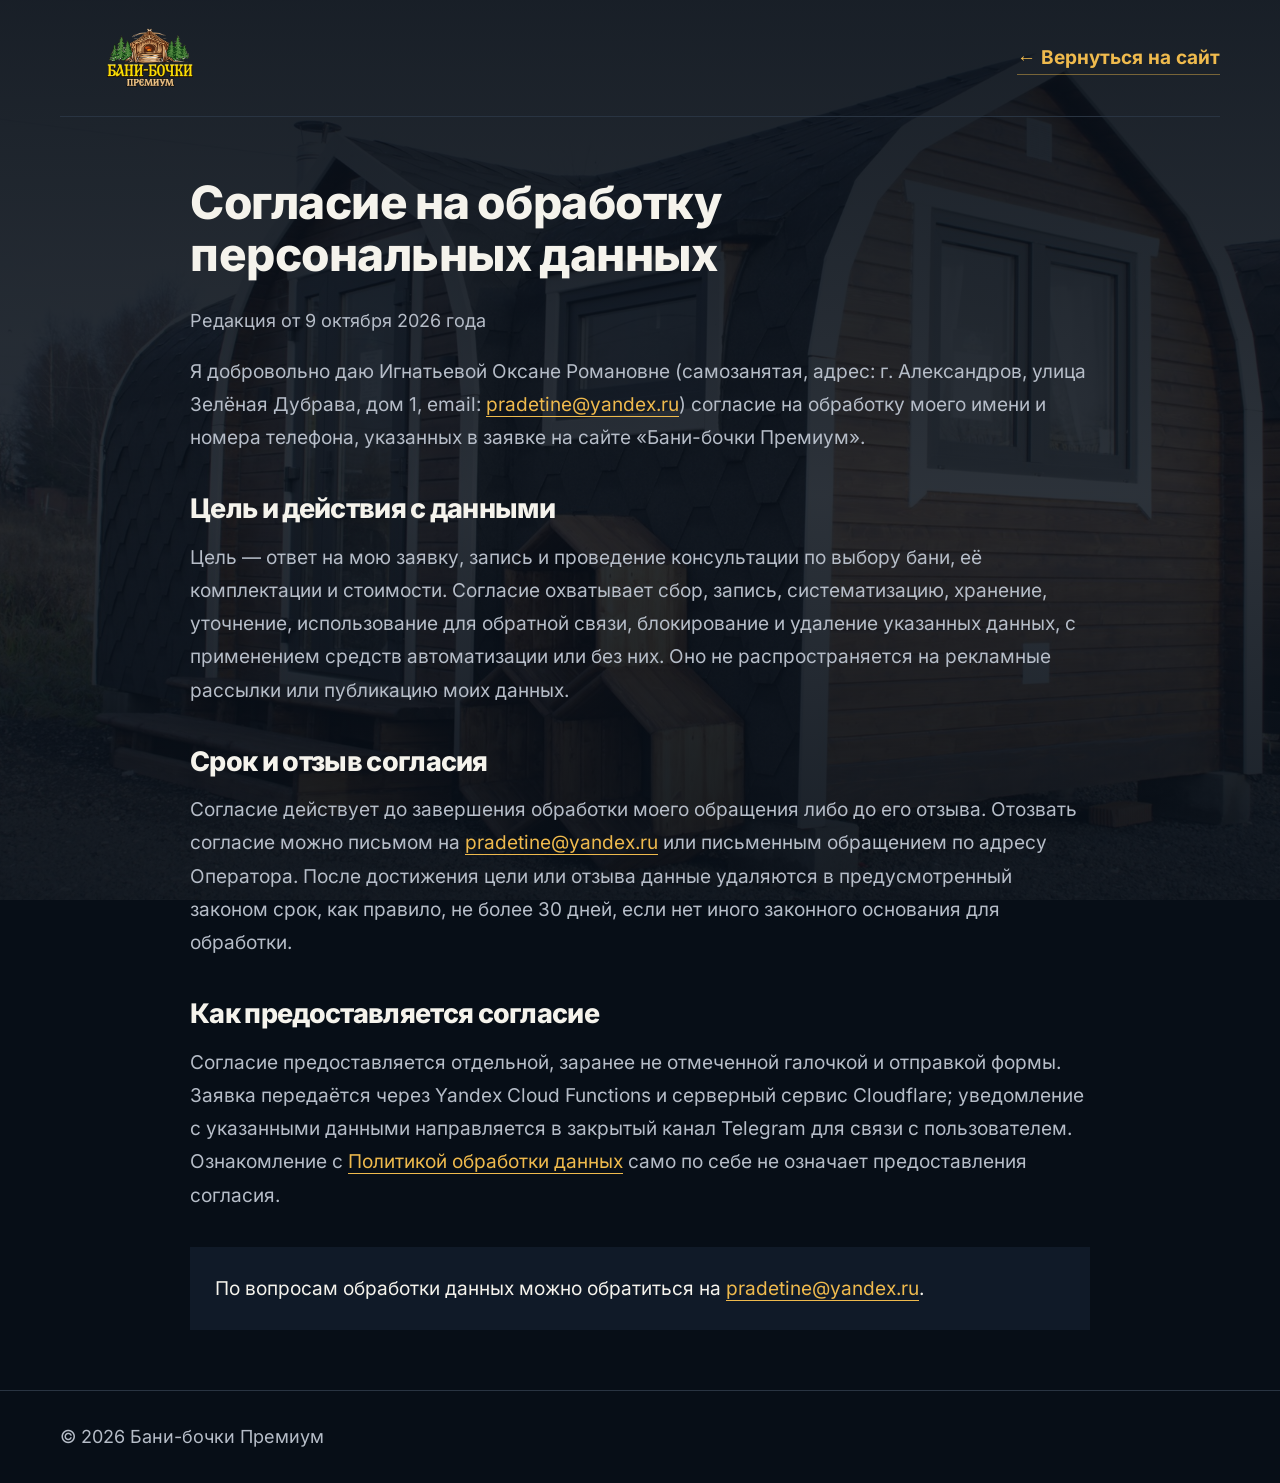
==== commit 81e5d83e: "Relay consultation notifications securely through Cloudflare" ====
--- a/consent.html
+++ b/consent.html
@@ -20,7 +20,7 @@
 <p>Я добровольно даю Игнатьевой Оксане Романовне (самозанятая, адрес: г. Александров, улица Зелёная Дубрава, дом 1, email: <a href="mailto:pradetine@yandex.ru">pradetine@yandex.ru</a>) согласие на обработку моего имени и номера телефона, указанных в заявке на сайте «Бани-бочки Премиум».</p>
 <h2>Цель и действия с данными</h2><p>Цель — ответ на мою заявку, запись и проведение консультации по выбору бани, её комплектации и стоимости. Согласие охватывает сбор, запись, систематизацию, хранение, уточнение, использование для обратной связи, блокирование и удаление указанных данных, с применением средств автоматизации или без них. Оно не распространяется на рекламные рассылки или публикацию моих данных.</p>
 <h2>Срок и отзыв согласия</h2><p>Согласие действует до завершения обработки моего обращения либо до его отзыва. Отозвать согласие можно письмом на <a href="mailto:pradetine@yandex.ru">pradetine@yandex.ru</a> или письменным обращением по адресу Оператора. После достижения цели или отзыва данные удаляются в предусмотренный законом срок, как правило, не более 30 дней, если нет иного законного основания для обработки.</p>
-<h2>Как предоставляется согласие</h2><p>Согласие предоставляется отдельной, заранее не отмеченной галочкой и отправкой формы. Заявка передаётся через Yandex Cloud Functions; уведомление с указанными данными направляется в закрытый канал Telegram для связи с пользователем. Ознакомление с <a href="privacy.html">Политикой обработки данных</a> само по себе не означает предоставления согласия.</p><div class="legal-note">По вопросам обработки данных можно обратиться на <a href="mailto:pradetine@yandex.ru">pradetine@yandex.ru</a>.</div></main>
+<h2>Как предоставляется согласие</h2><p>Согласие предоставляется отдельной, заранее не отмеченной галочкой и отправкой формы. Заявка передаётся через Yandex Cloud Functions и серверный сервис Cloudflare; уведомление с указанными данными направляется в закрытый канал Telegram для связи с пользователем. Ознакомление с <a href="privacy.html">Политикой обработки данных</a> само по себе не означает предоставления согласия.</p><div class="legal-note">По вопросам обработки данных можно обратиться на <a href="mailto:pradetine@yandex.ru">pradetine@yandex.ru</a>.</div></main>
   <footer class="legal-footer"><div class="container">© 2026 Бани-бочки Премиум</div></footer>
 </body>
 </html>
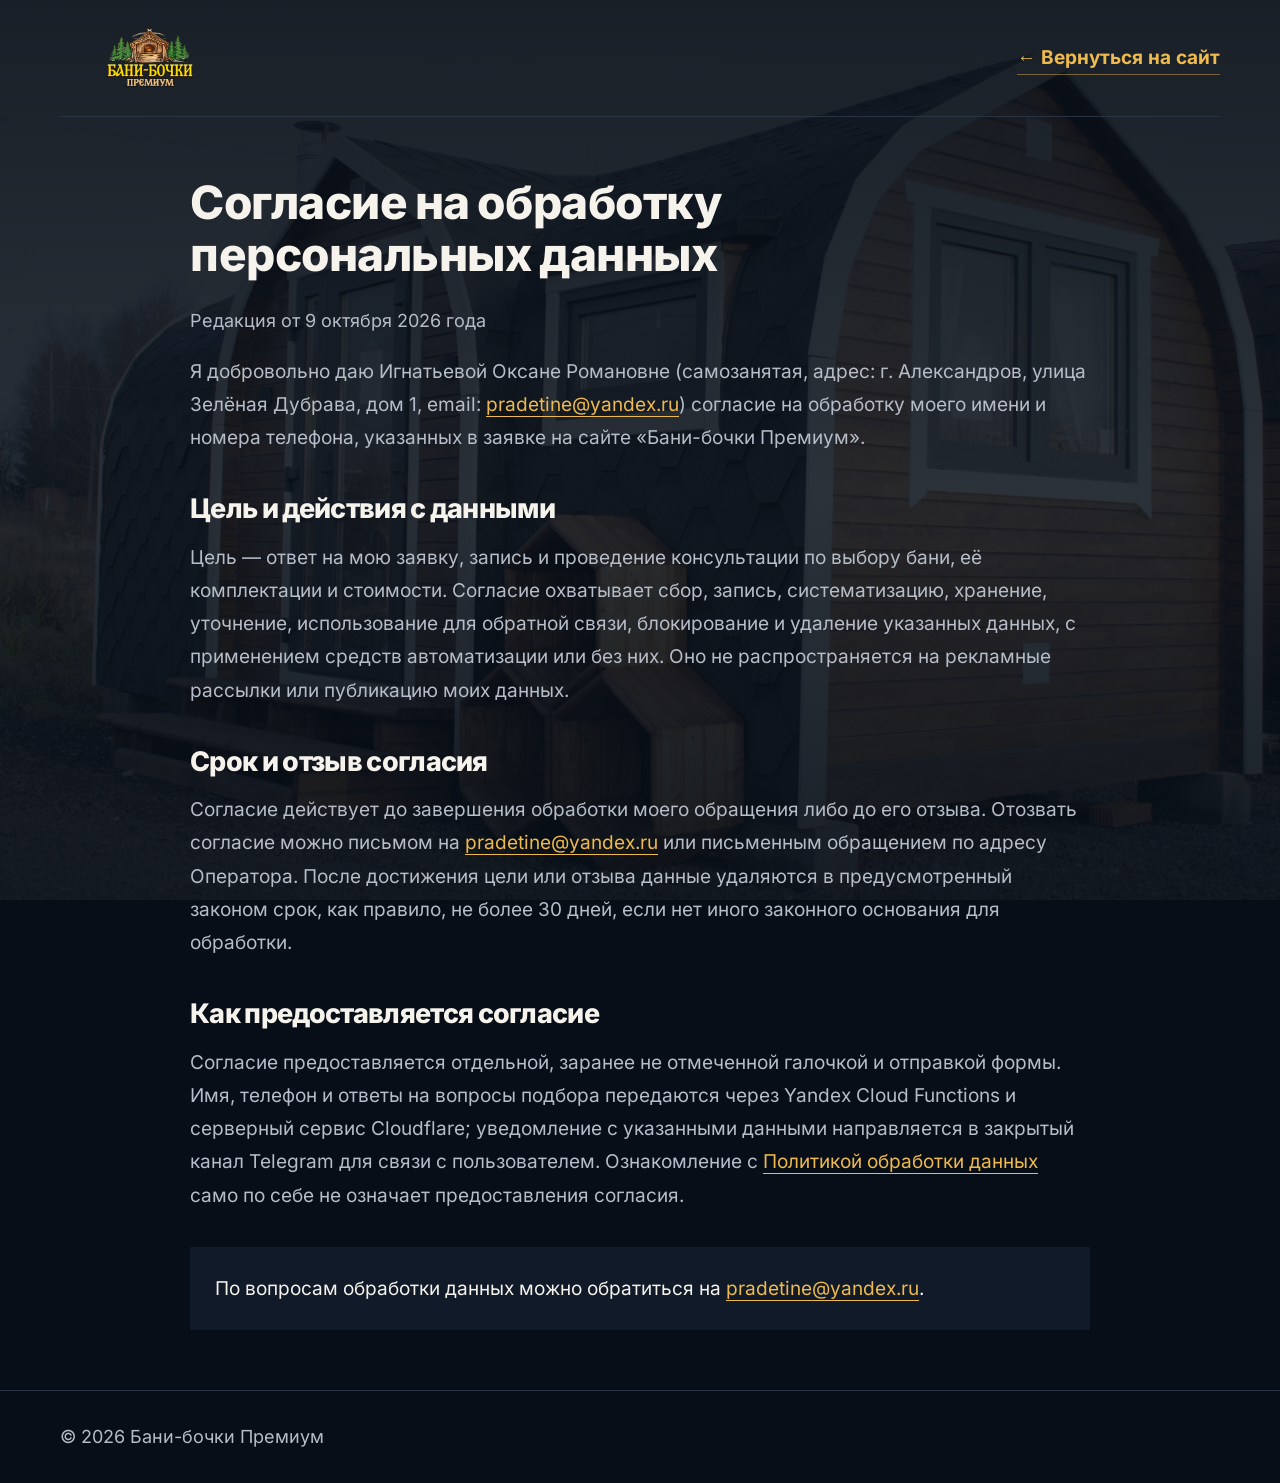
==== commit ad068aa4: "Introduce compact first screen and four-step gift selection quiz" ====
--- a/consent.html
+++ b/consent.html
@@ -20,7 +20,7 @@
 <p>Я добровольно даю Игнатьевой Оксане Романовне (самозанятая, адрес: г. Александров, улица Зелёная Дубрава, дом 1, email: <a href="mailto:pradetine@yandex.ru">pradetine@yandex.ru</a>) согласие на обработку моего имени и номера телефона, указанных в заявке на сайте «Бани-бочки Премиум».</p>
 <h2>Цель и действия с данными</h2><p>Цель — ответ на мою заявку, запись и проведение консультации по выбору бани, её комплектации и стоимости. Согласие охватывает сбор, запись, систематизацию, хранение, уточнение, использование для обратной связи, блокирование и удаление указанных данных, с применением средств автоматизации или без них. Оно не распространяется на рекламные рассылки или публикацию моих данных.</p>
 <h2>Срок и отзыв согласия</h2><p>Согласие действует до завершения обработки моего обращения либо до его отзыва. Отозвать согласие можно письмом на <a href="mailto:pradetine@yandex.ru">pradetine@yandex.ru</a> или письменным обращением по адресу Оператора. После достижения цели или отзыва данные удаляются в предусмотренный законом срок, как правило, не более 30 дней, если нет иного законного основания для обработки.</p>
-<h2>Как предоставляется согласие</h2><p>Согласие предоставляется отдельной, заранее не отмеченной галочкой и отправкой формы. Заявка передаётся через Yandex Cloud Functions и серверный сервис Cloudflare; уведомление с указанными данными направляется в закрытый канал Telegram для связи с пользователем. Ознакомление с <a href="privacy.html">Политикой обработки данных</a> само по себе не означает предоставления согласия.</p><div class="legal-note">По вопросам обработки данных можно обратиться на <a href="mailto:pradetine@yandex.ru">pradetine@yandex.ru</a>.</div></main>
+<h2>Как предоставляется согласие</h2><p>Согласие предоставляется отдельной, заранее не отмеченной галочкой и отправкой формы. Имя, телефон и ответы на вопросы подбора передаются через Yandex Cloud Functions и серверный сервис Cloudflare; уведомление с указанными данными направляется в закрытый канал Telegram для связи с пользователем. Ознакомление с <a href="privacy.html">Политикой обработки данных</a> само по себе не означает предоставления согласия.</p><div class="legal-note">По вопросам обработки данных можно обратиться на <a href="mailto:pradetine@yandex.ru">pradetine@yandex.ru</a>.</div></main>
   <footer class="legal-footer"><div class="container">© 2026 Бани-бочки Премиум</div></footer>
 </body>
 </html>
--- a/styles-trw.css
+++ b/styles-trw.css
@@ -215,3 +215,51 @@
 @media(max-width:360px){.journey-row{grid-template-columns:80px minmax(0,1fr);gap:12px}.journey-copy h3{font-size:18px}.journey-row>img{height:100px}}
 .frame-projects{padding-top:12px}.frame-projects .center-heading{margin-bottom:32px}.frame-projects-grid{display:grid;grid-template-columns:repeat(3,minmax(0,1fr));gap:20px}.frame-project{display:flex;flex-direction:column;overflow:hidden;background:#101b25ed;border:1px solid #344654;border-radius:3px}.frame-project>img{display:block;width:100%;aspect-ratio:4/3;object-fit:contain;background:#101b25}.frame-project .button{min-height:58px;font-size:18px;margin:16px;padding:12px 14px;flex:1}.journey-row>img{object-fit:contain;background:#101b25}
 @media(max-width:760px){.frame-projects-grid{grid-template-columns:1fr;gap:18px}.frame-project>img{aspect-ratio:auto;height:auto}.frame-project .button{flex:none;font-size:16px;min-height:54px}.frame-projects{padding-top:10px}}
+
+/* Compact equipment entry directly beneath the frame project gallery. */
+.frame-projects .equipment-teaser{margin-top:26px;background:transparent;text-align:left;scroll-margin-top:110px}
+.frame-projects .equipment-link{max-width:none;padding:22px 4px;font-size:22px;line-height:1.3}
+.frame-projects .equipment-link strong{display:block;color:var(--white);font-weight:700}
+.frame-projects .equipment-link small{display:block;margin-top:7px;color:var(--muted);font-size:16px;font-weight:400}
+.frame-projects .equipment-link:hover strong{color:var(--gold)}
+@media(max-width:760px){.frame-projects .equipment-teaser{margin-top:22px}.frame-projects .equipment-link{padding:20px 0;gap:16px;font-size:20px}.frame-projects .equipment-link small{font-size:15px}}
+
+/* Selection first screen and four-question gift flow, October 2026. */
+.header-contact{display:flex;flex-direction:column;align-items:flex-end;gap:2px;flex-shrink:0}
+.working-status{display:flex;align-items:center;gap:7px;font-size:12px;line-height:1.3;color:#e8efe9;white-space:nowrap}
+.working-status i{width:8px;height:8px;border-radius:50%;background:#4cdd71;animation:working-pulse 2.8s ease-in-out infinite}
+@keyframes working-pulse{50%{opacity:.45}}
+.hero.hero-selection{position:relative;min-height:100svh;display:flex;align-items:center;padding:112px 0 40px;overflow:hidden;isolation:isolate;text-align:left;background:#070e17}
+.selection-photo{position:absolute;inset:0;width:100%;height:100%;object-fit:cover;object-position:70% 52%;z-index:-2}
+.hero-selection::after{content:'';position:absolute;inset:0;z-index:-1;background:linear-gradient(90deg,#070e17f7 0%,#070e17e8 38%,#070e1770 72%,#070e1740),linear-gradient(0deg,#070e17d9,transparent 40%)}
+.selection-content{position:relative}
+.hero-selection h1{max-width:800px;font-size:clamp(36px,4.2vw,58px);line-height:1.08;letter-spacing:-.035em;text-wrap:initial;text-transform:none;margin:0}
+.hero-selection h1 em{display:inline-block;margin-top:9px;color:#ffda83}
+.selection-benefits{display:grid;grid-template-columns:1fr 1fr;gap:20px 32px;max-width:760px;list-style:none;padding:0;margin:28px 0}
+.selection-benefits li{position:relative;padding-left:22px;line-height:1.45}
+.selection-benefits li::before{content:'';position:absolute;left:0;top:7px;width:8px;height:8px;border:1.5px solid var(--gold);transform:rotate(45deg)}
+.selection-benefits strong{display:block;font-size:19px;line-height:1.3;color:#fff;font-weight:750}
+.selection-benefits span{display:block;margin-top:5px;font-size:15px;line-height:1.5;color:#c4cbd3}
+.selection-action .button{min-height:60px;padding:15px 26px;font-size:21px}
+.selection-action p{font-size:13px;margin-top:9px;color:#d5c9ad}
+.selection-repeat{text-align:center;max-width:760px}.selection-repeat p{margin:22px auto 28px}
+body.quiz-open{overflow:hidden}
+.quiz-dialog{--quiz-progress:0%;width:min(650px,calc(100% - 32px));max-height:calc(100svh - 32px);padding:0;border:1px solid #3d4b58;border-radius:8px;background:#101b26;color:#fff;overscroll-behavior:contain;overflow:auto;margin:auto}
+.quiz-dialog::backdrop{background:#020912c9;backdrop-filter:blur(7px)}
+.quiz-shell{padding:38px;position:relative}.quiz-close{position:absolute;right:12px;top:10px;border:0;background:transparent;padding:8px;display:flex;color:#cbd2db}
+.quiz-top{display:flex;align-items:flex-start;justify-content:space-between;gap:20px;padding-right:18px;font-size:14px;line-height:1.5}.quiz-top>span:first-child{max-width:240px;font-weight:650;color:#f2d390}
+.quiz-clock{font-size:12px;color:var(--muted);white-space:nowrap}.quiz-clock time{display:block;font-size:18px;font-weight:700;color:#fff;font-variant-numeric:tabular-nums;letter-spacing:.02em}
+.quiz-progress-wrap{position:relative;margin:26px 12px 12px 0;height:8px}.quiz-progress{display:block;width:100%;height:8px;border:none;border-radius:8px;overflow:hidden;background:#2b3744;appearance:none}.quiz-progress::-webkit-progress-bar{background:#2b3744}.quiz-progress::-webkit-progress-value{background:var(--gold);border-radius:8px;transition:width .3s}.quiz-progress::-moz-progress-bar{background:var(--gold)}
+.quiz-progress-gift{position:absolute;left:clamp(14px,var(--quiz-progress),calc(100% - 14px));top:50%;transform:translate(-50%,-50%);display:grid;place-items:center;width:36px;height:36px;background:#101b26;color:#f2ca6a;transition:left .3s}
+.quiz-progress-caption{display:flex;justify-content:space-between;font-size:12px;color:#b6bdc8;margin:16px 0 26px}
+.quiz-dialog h2{font-size:29px;line-height:1.18;letter-spacing:-.025em;margin:0 0 22px;color:#fff;text-align:left;text-transform:none}
+.quiz-dialog h2:focus{outline:none}.quiz-options{padding:0;margin:0;border:0;display:grid;gap:10px}.quiz-options label{display:flex;align-items:center;gap:12px;cursor:pointer;min-height:56px;padding:13px 16px;border:1px solid #40505e;border-radius:4px;background:#172430;color:#d2d9e0;font-size:17px;line-height:1.35}
+.quiz-options label:has(input:checked){border-color:var(--gold);background:#46391f;color:#fff}.quiz-options label:hover{border-color:#d3b574}.quiz-options input{margin:0;accent-color:var(--gold);width:18px;height:18px;flex-shrink:0}
+.quiz-navigation{display:flex;justify-content:space-between;gap:16px;margin-top:26px}.quiz-next{margin-left:auto;font-size:18px;min-height:52px;padding:12px 24px;border-width:2px}.quiz-next:disabled{cursor:not-allowed;opacity:.45}.quiz-back,.quiz-edit{background:transparent;border:none;color:#c6ced7;text-decoration:underline;text-underline-offset:4px;font-size:14px;padding:8px 0}.quiz-gift-result{display:flex;gap:16px;align-items:center;padding:18px 0;border-block:1px solid #40505e;margin-bottom:18px;color:var(--gold)}.quiz-gift-result svg{width:40px;height:40px;flex-shrink:0}.quiz-gift-result p{line-height:1.4}.quiz-gift-result strong{display:block;color:#ffda83;font-size:23px}.quiz-gift-result span{display:block;color:#e1e5e9;font-size:16px;margin-top:4px}.quiz-contact-intro{font-size:15px;line-height:1.6}.quiz-edit{margin:8px 0 16px}.quiz-dialog .lead-form{gap:15px}.quiz-dialog .lead-form label>span{font-size:14px}.quiz-dialog .lead-form input:not([type=checkbox]){padding:11px 13px;font-size:17px}.quiz-dialog .lead-form .button{font-size:18px;min-height:54px;padding:12px 16px;border-width:2px}.quiz-dialog .lead-form .consent span{font-size:12px}.quiz-dialog .form-status{font-size:14px;line-height:1.5}.quiz-dialog [hidden]{display:none!important}.sr-only{position:absolute;width:1px;height:1px;padding:0;margin:-1px;overflow:hidden;clip:rect(0,0,0,0);white-space:nowrap;border:0}
+.gift-expired .quiz-gift-result{opacity:.6}.gift-expired [data-timer-label]{color:#d8c9ad}
+@media(min-width:1100px){.site-header .header-inner{gap:20px}.site-header .main-nav{gap:18px}.site-header .main-nav a{font-size:14px}.site-header .brand{width:150px}.site-header .header-phone{font-size:26px}}
+@media(max-width:760px){.site-header .header-contact{display:flex;gap:4px;align-items:flex-end}.site-header .header-contact .header-phone{display:block;font-size:16px}.site-header .working-status{font-size:10px}.site-header .header-inner{gap:10px;min-height:76px}.site-header .brand{width:100px}.site-header .menu-toggle{font-size:13px;padding:8px 10px}.hero.hero-selection{padding:104px 0 30px;min-height:100svh}.hero-selection h1{font-size:clamp(29px,6.6vw,42px);max-width:600px}.hero-selection::after{background:linear-gradient(90deg,#070e17ef,#070e17bb),linear-gradient(0deg,#070e17c9,transparent)}.selection-benefits{gap:18px 22px;margin:24px 0}.selection-benefits strong{font-size:17px}.selection-benefits span{font-size:14px}.selection-action .button{font-size:18px;min-height:54px}.hero-selection .selection-photo{object-position:65% center}}
+@media(max-width:500px){.hero.hero-selection{padding:98px 0 26px;align-items:center;min-height:100svh}.hero-selection h1{font-size:clamp(27px,7vw,35px);line-height:1.12}.hero-selection h1 em{margin-top:8px}.selection-benefits{grid-template-columns:1fr;gap:13px;margin:22px 0}.selection-benefits li{padding-left:18px}.selection-benefits li::before{width:6px;height:6px;top:6px}.selection-benefits strong{font-size:15px}.selection-benefits span{margin-top:2px;font-size:12px;line-height:1.4}.selection-action .button{width:100%;font-size:17px;min-height:52px;padding:12px}.selection-action p{font-size:11px;text-align:center;margin-top:7px}.quiz-shell{padding:40px 22px 26px}.quiz-dialog h2{font-size:25px}.quiz-top{gap:12px;font-size:13px}.quiz-top>span:first-child{max-width:175px}.quiz-clock{font-size:10px}.quiz-clock time{font-size:16px}.quiz-progress-caption{margin-bottom:22px}.quiz-options label{font-size:16px;padding:12px;min-height:54px}.quiz-dialog .lead-form .button{font-size:16px}.quiz-gift-result strong{font-size:21px}.quiz-gift-result span{font-size:14px}}
+@media(max-height:700px) and (max-width:500px){.hero.hero-selection{padding-top:86px;padding-bottom:18px}.hero-selection h1{font-size:26px}.selection-benefits{margin:16px 0;gap:9px}.selection-benefits strong{font-size:14px}.selection-benefits span{font-size:11px}.selection-action .button{min-height:48px}.selection-action p{font-size:10px}}
+@media(prefers-reduced-motion:reduce){.working-status i{animation:none}.quiz-progress-gift,.quiz-progress::-webkit-progress-value{transition:none}}
+@media(max-width:360px){.site-header .brand{width:70px}.site-header .header-contact .header-phone{font-size:14px}.site-header .working-status{font-size:9px}.site-header .menu-toggle{font-size:12px;padding:8px}.hero-selection .selection-action .button{font-size:15px;white-space:nowrap;padding:11px 10px;min-height:46px}.hero-selection h1{font-size:24px}.selection-benefits{gap:8px;margin:14px 0}.selection-benefits span{font-size:11px}.hero.hero-selection{padding-top:88px;padding-bottom:16px}}
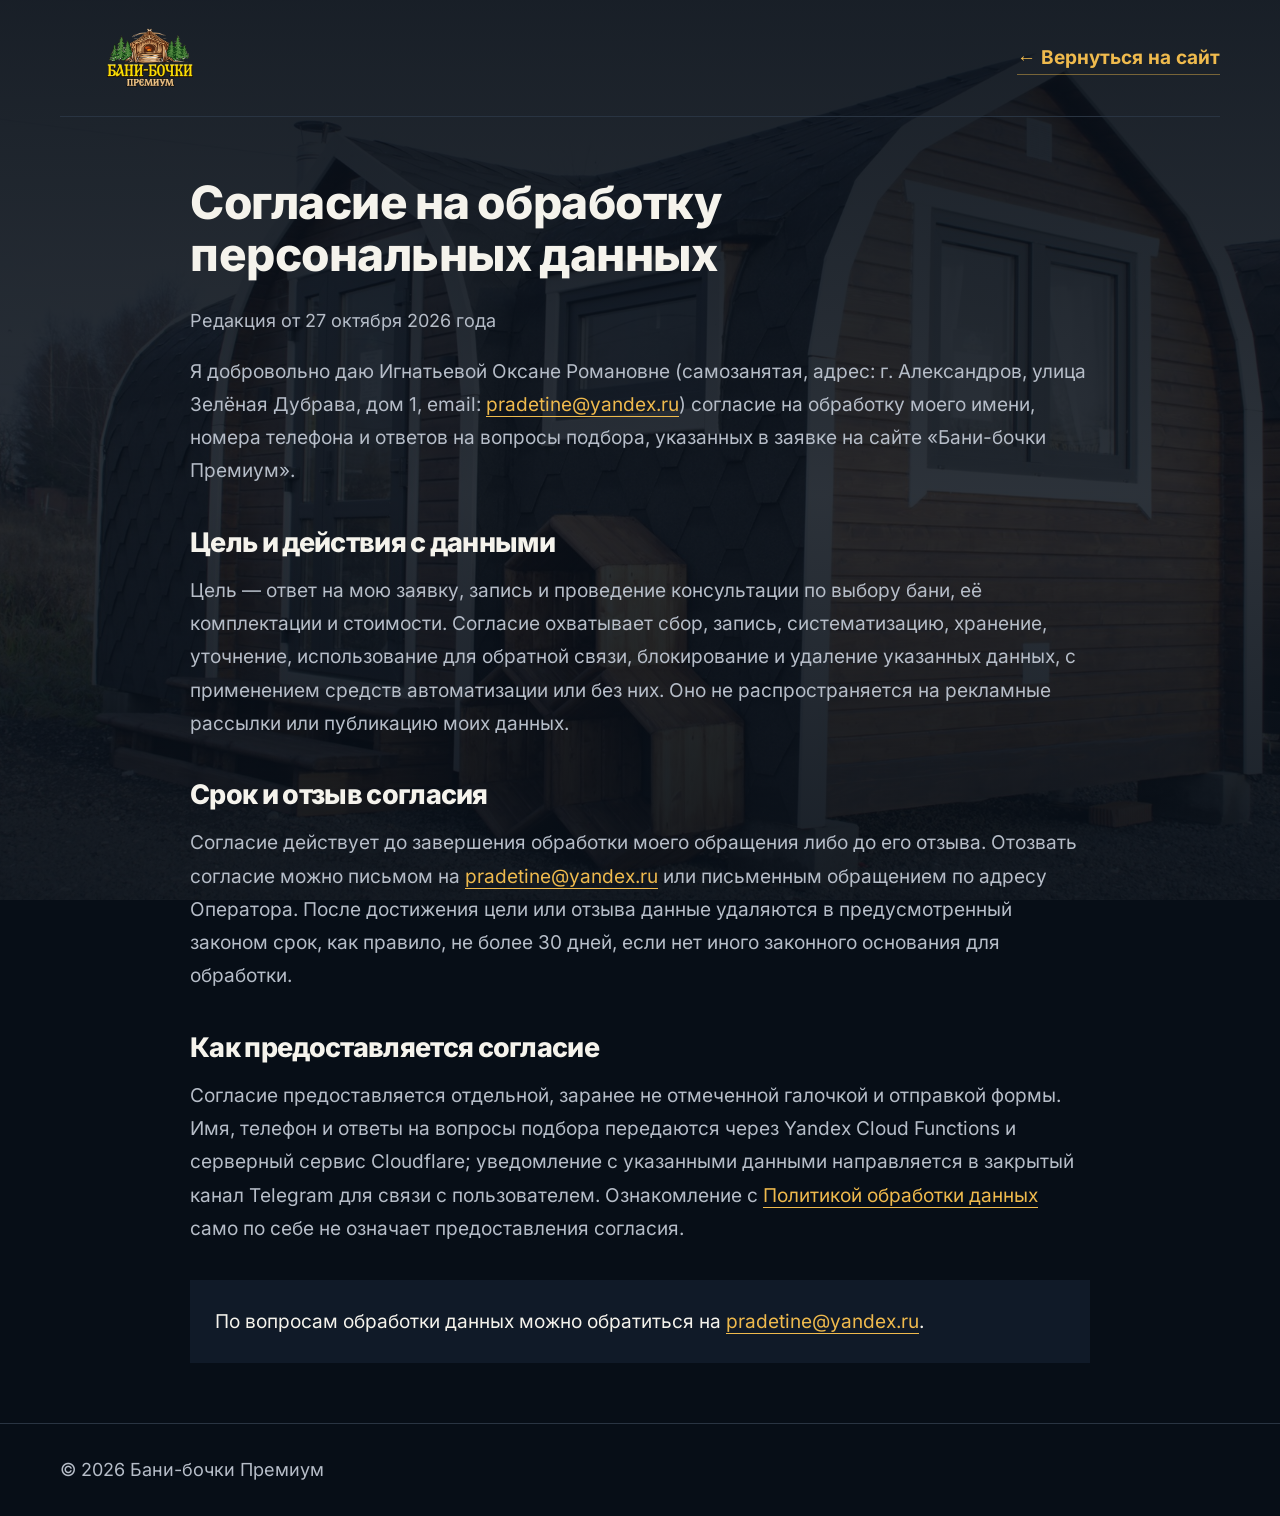
==== commit ef57d5cf: "Bound delivery connections and include quiz data in consent" ====
--- a/consent.html
+++ b/consent.html
@@ -16,8 +16,8 @@
       <a class="text-link" href="index.html">← Вернуться на сайт</a>
     </div>
   </header>
-  <main class="container legal-content"><h1>Согласие на обработку персональных данных</h1><p class="legal-updated">Редакция от 9 октября 2026 года</p>
-<p>Я добровольно даю Игнатьевой Оксане Романовне (самозанятая, адрес: г. Александров, улица Зелёная Дубрава, дом 1, email: <a href="mailto:pradetine@yandex.ru">pradetine@yandex.ru</a>) согласие на обработку моего имени и номера телефона, указанных в заявке на сайте «Бани-бочки Премиум».</p>
+  <main class="container legal-content"><h1>Согласие на обработку персональных данных</h1><p class="legal-updated">Редакция от 27 октября 2026 года</p>
+<p>Я добровольно даю Игнатьевой Оксане Романовне (самозанятая, адрес: г. Александров, улица Зелёная Дубрава, дом 1, email: <a href="mailto:pradetine@yandex.ru">pradetine@yandex.ru</a>) согласие на обработку моего имени, номера телефона и ответов на вопросы подбора, указанных в заявке на сайте «Бани-бочки Премиум».</p>
 <h2>Цель и действия с данными</h2><p>Цель — ответ на мою заявку, запись и проведение консультации по выбору бани, её комплектации и стоимости. Согласие охватывает сбор, запись, систематизацию, хранение, уточнение, использование для обратной связи, блокирование и удаление указанных данных, с применением средств автоматизации или без них. Оно не распространяется на рекламные рассылки или публикацию моих данных.</p>
 <h2>Срок и отзыв согласия</h2><p>Согласие действует до завершения обработки моего обращения либо до его отзыва. Отозвать согласие можно письмом на <a href="mailto:pradetine@yandex.ru">pradetine@yandex.ru</a> или письменным обращением по адресу Оператора. После достижения цели или отзыва данные удаляются в предусмотренный законом срок, как правило, не более 30 дней, если нет иного законного основания для обработки.</p>
 <h2>Как предоставляется согласие</h2><p>Согласие предоставляется отдельной, заранее не отмеченной галочкой и отправкой формы. Имя, телефон и ответы на вопросы подбора передаются через Yandex Cloud Functions и серверный сервис Cloudflare; уведомление с указанными данными направляется в закрытый канал Telegram для связи с пользователем. Ознакомление с <a href="privacy.html">Политикой обработки данных</a> само по себе не означает предоставления согласия.</p><div class="legal-note">По вопросам обработки данных можно обратиться на <a href="mailto:pradetine@yandex.ru">pradetine@yandex.ru</a>.</div></main>
